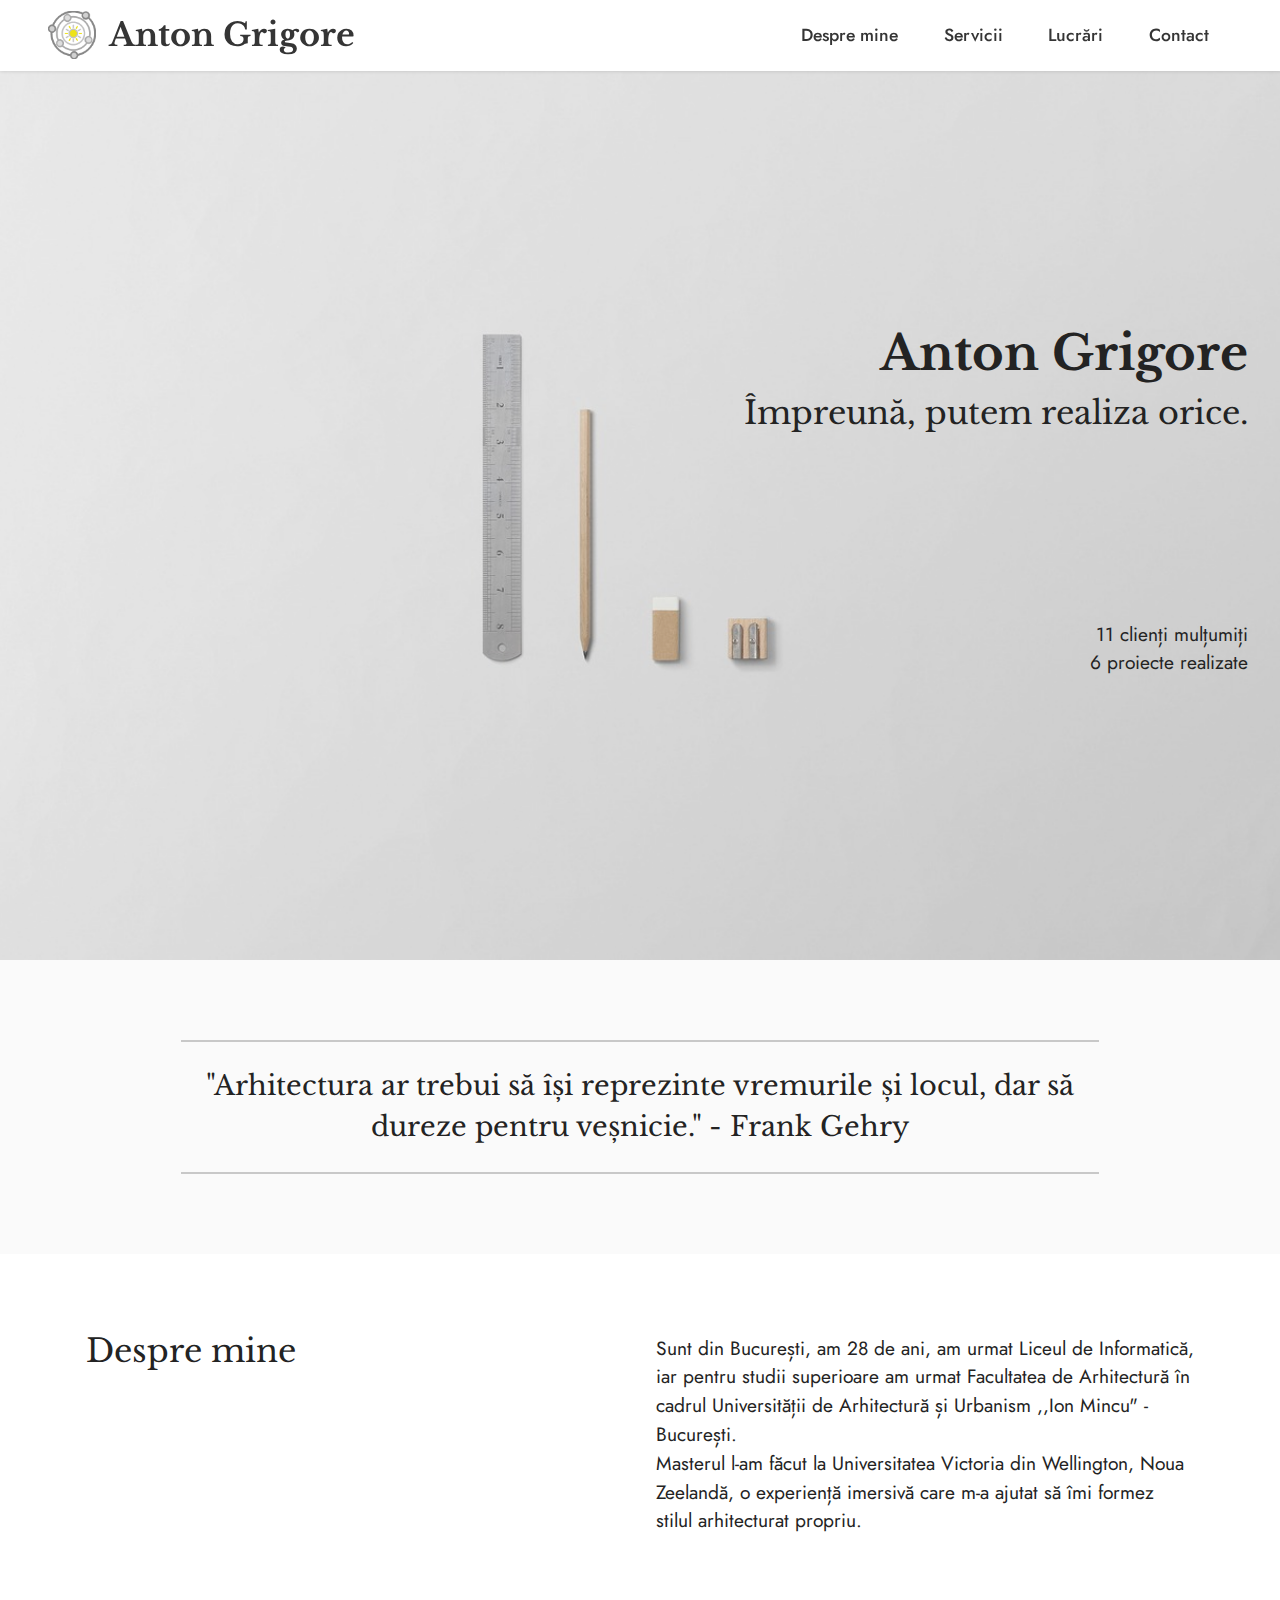
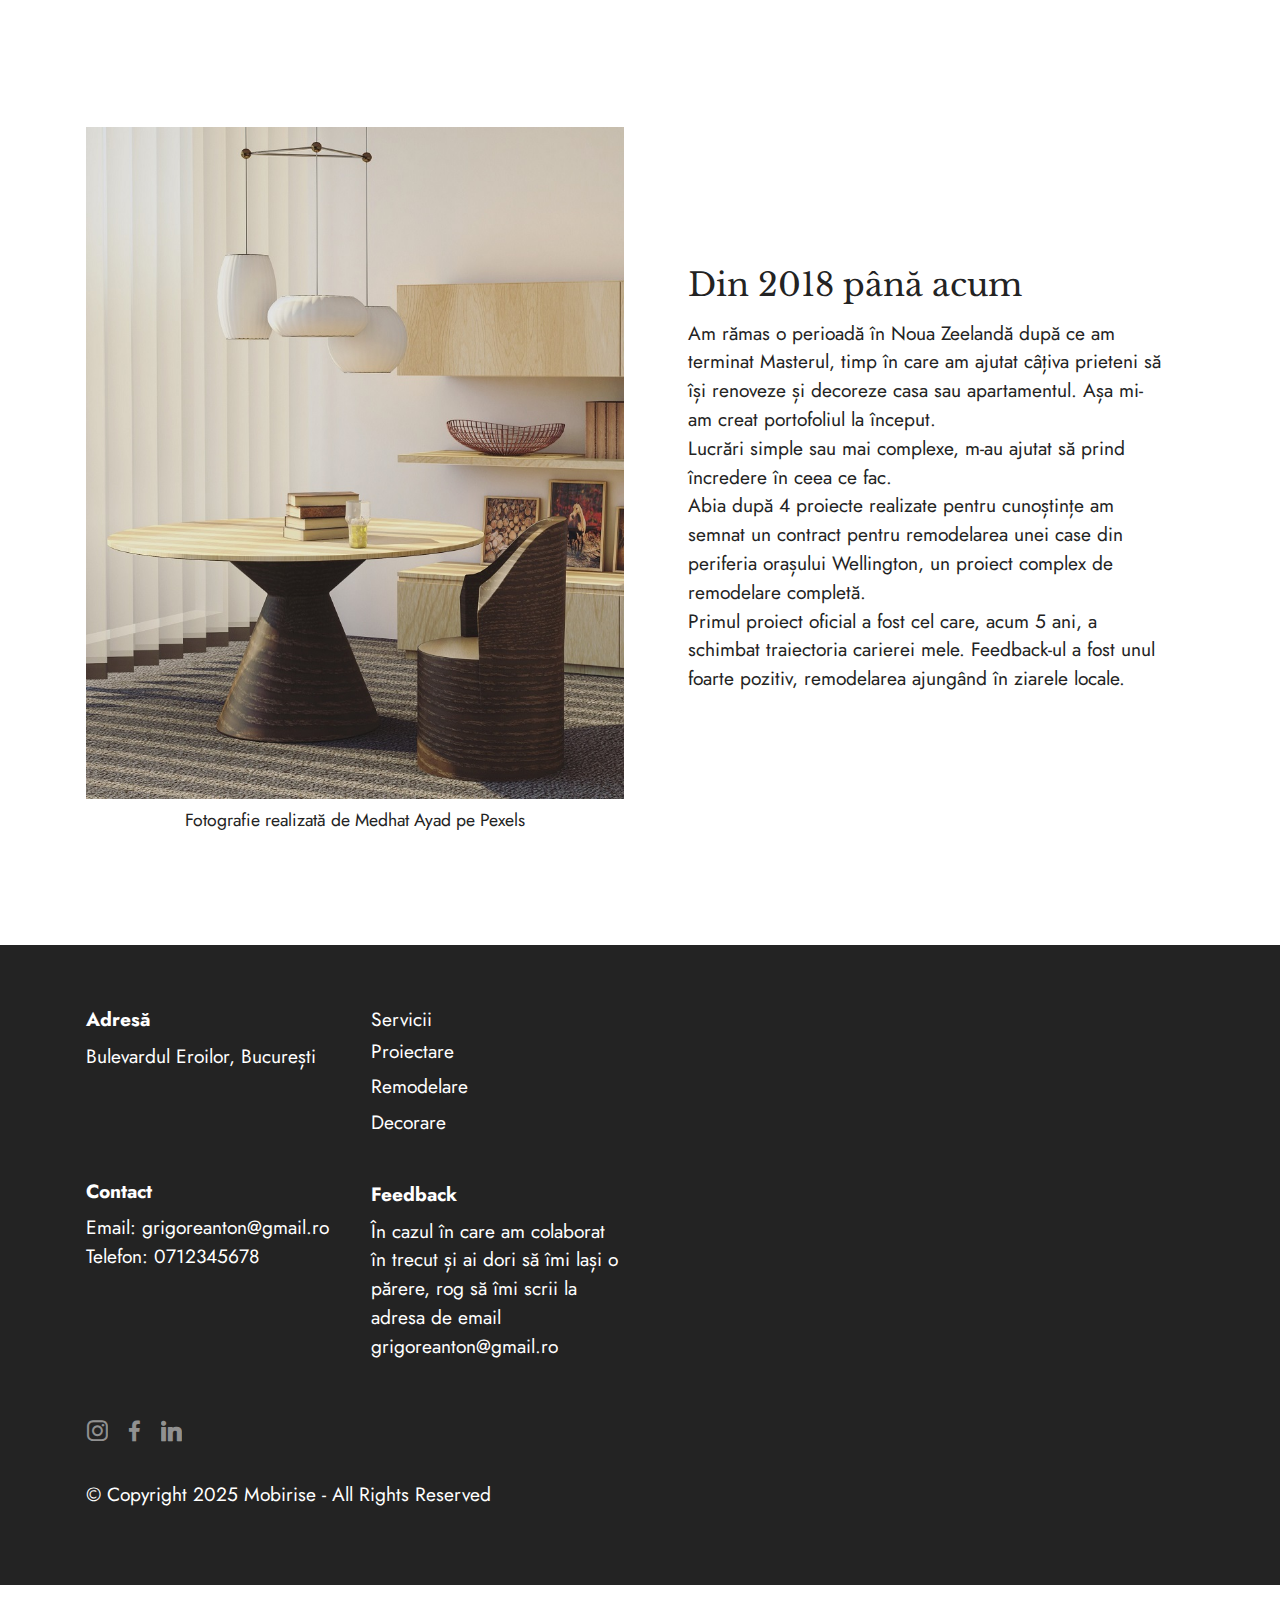
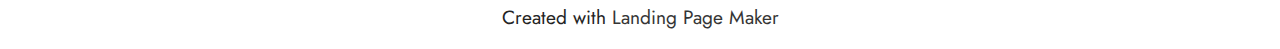
==== index.html @ c781e75d "create github pages" ====
<!DOCTYPE html>
<html  >
<head>
  <!-- Site made with Mobirise Website Builder v5.7.8, https://mobirise.com -->
  <meta charset="UTF-8">
  <meta http-equiv="X-UA-Compatible" content="IE=edge">
  <meta name="generator" content="Mobirise v5.7.8, mobirise.com">
  <meta name="viewport" content="width=device-width, initial-scale=1, minimum-scale=1">
  <link rel="shortcut icon" href="assets/images/orbit-1.png" type="image/x-icon">
  <meta name="description" content="">
  
  
  <title>Home</title>
  <link rel="stylesheet" href="assets/bootstrap/css/bootstrap.min.css">
  <link rel="stylesheet" href="assets/bootstrap/css/bootstrap-grid.min.css">
  <link rel="stylesheet" href="assets/bootstrap/css/bootstrap-reboot.min.css">
  <link rel="stylesheet" href="assets/dropdown/css/style.css">
  <link rel="stylesheet" href="assets/socicon/css/styles.css">
  <link rel="stylesheet" href="assets/theme/css/style.css">
  <link rel="preload" href="https://fonts.googleapis.com/css?family=Libre+Baskerville:400,400i,700&display=swap" as="style" onload="this.onload=null;this.rel='stylesheet'">
  <noscript><link rel="stylesheet" href="https://fonts.googleapis.com/css?family=Libre+Baskerville:400,400i,700&display=swap"></noscript>
  <link rel="preload" href="https://fonts.googleapis.com/css?family=Jost:100,200,300,400,500,600,700,800,900,100i,200i,300i,400i,500i,600i,700i,800i,900i&display=swap" as="style" onload="this.onload=null;this.rel='stylesheet'">
  <noscript><link rel="stylesheet" href="https://fonts.googleapis.com/css?family=Jost:100,200,300,400,500,600,700,800,900,100i,200i,300i,400i,500i,600i,700i,800i,900i&display=swap"></noscript>
  <link rel="preload" as="style" href="assets/mobirise/css/mbr-additional.css"><link rel="stylesheet" href="assets/mobirise/css/mbr-additional.css" type="text/css">

  
  
  
</head>
<body>
  
  <section data-bs-version="5.1" class="menu menu2 cid-ttjiB59c3U" once="menu" id="menu2-2">
    
    <nav class="navbar navbar-dropdown navbar-fixed-top navbar-expand-lg">
        <div class="container-fluid">
            <div class="navbar-brand">
                <span class="navbar-logo">
                    <a href="https://mobiri.se">
                        <img src="assets/images/orbit-1.png" alt="icon" style="height: 3rem;">
                    </a>
                </span>
                <span class="navbar-caption-wrap"><a class="navbar-caption text-primary display-2" href="index.html">Anton Grigore</a></span>
            </div>
            <button class="navbar-toggler" type="button" data-toggle="collapse" data-bs-toggle="collapse" data-target="#navbarSupportedContent" data-bs-target="#navbarSupportedContent" aria-controls="navbarNavAltMarkup" aria-expanded="false" aria-label="Toggle navigation">
                <div class="hamburger">
                    <span></span>
                    <span></span>
                    <span></span>
                    <span></span>
                </div>
            </button>
            <div class="collapse navbar-collapse" id="navbarSupportedContent">
                <ul class="navbar-nav nav-dropdown nav-right" data-app-modern-menu="true"><li class="nav-item"><a class="nav-link link text-primary display-4" href="index.html">Despre mine</a></li>
                    <li class="nav-item"><a class="nav-link link text-primary display-4" href="page1.html">Servicii</a></li><li class="nav-item"><a class="nav-link link text-primary display-4" href="page2.html">Lucrări</a></li>
                    <li class="nav-item"><a class="nav-link link text-primary display-4" href="page3.html">Contact</a>
                    </li></ul>
                
                
            </div>
        </div>
    </nav>
</section>

<section data-bs-version="5.1" class="header3 cid-ttjgtp1Ijn mbr-fullscreen" id="header3-1">

    

    
    <div class="mbr-overlay" style="opacity: 0.2; background-color: rgb(255, 255, 255);"></div>

    <div class="align-center container-fluid">
        <div class="row justify-content-end">
            <div class="col-12 col-lg-6">
                <h1 class="mbr-section-title mbr-fonts-style mb-3 display-1"><strong>Anton Grigore</strong></h1>
                <h2 class="mbr-section-subtitle mbr-fonts-style mb-3 display-2">Împreună, putem realiza orice.</h2>
                <p class="mbr-text mbr-fonts-style display-7"><br><br><br><br><br><br>11 clienți mulțumiți<br>6 proiecte realizate</p>
                
            </div>
        </div>
    </div>
</section>

<section data-bs-version="5.1" class="content6 cid-ttjoIFSieu" id="content6-3">
    
    <div class="container">
        <div class="row justify-content-center">
            <div class="col-md-12 col-lg-10">
                <hr class="line">
                <p class="mbr-text align-center mbr-fonts-style my-4 display-5">"Arhitectura ar trebui să își reprezinte vremurile și locul, dar să dureze pentru veșnicie." - Frank Gehry</p>
                <hr class="line">
            </div>
        </div>
    </div>
</section>

<section data-bs-version="5.1" class="content10 cid-ttjoTZ5Yk2" id="content10-4">
    
    <div class="container">
        <div class="row justify-content-center">
            <div class="col-12 col-md">
                
                <h6 class="mbr-section-subtitle mbr-fonts-style mb-4 display-2">Despre mine</h6>
            </div>
            <div class="col-md-12 col-lg-6">
                <p class="mbr-text mbr-fonts-style display-7">Sunt din București, am 28 de ani, am urmat Liceul de Informatică, iar pentru studii superioare am urmat Facultatea de Arhitectură în cadrul Universității de Arhitectură și Urbanism ,,Ion Mincu" - București.<br>Masterul l-am făcut la Universitatea Victoria din Wellington, Noua Zeelandă, o experiență imersivă care m-a ajutat să îmi formez stilul arhitecturat propriu.</p>
            </div>
        </div>
    </div>
</section>

<section data-bs-version="5.1" class="image1 cid-ttjzRJHnuh" id="image1-8">
    

    
    

    <div class="container">
        <div class="row align-items-center">
            <div class="col-12 col-lg-6">
                <div class="image-wrapper">
                    <img src="assets/images/pexels-medhat-ayad.jpg" alt="Masă rotundă și scaun de lemn, o bibliotecă de lemn în spate, mochetă gri, design organic, minimalist">
                    <p class="mbr-description mbr-fonts-style pt-2 align-center display-4">Fotografie realizată de Medhat Ayad pe Pexels</p>
                </div>
            </div>
            <div class="col-12 col-lg">
                <div class="text-wrapper">
                    <h3 class="mbr-section-title mbr-fonts-style mb-3 display-2">Din 2018 până acum</h3>
                    <p class="mbr-text mbr-fonts-style display-7">Am rămas o perioadă în Noua Zeelandă după ce am terminat Masterul, timp în care am ajutat câțiva prieteni să își renoveze și decoreze casa sau apartamentul. Așa mi-am creat portofoliul la început.
<br>Lucrări simple sau mai complexe, m-au ajutat să prind încredere în ceea ce fac. 
<br>Abia după 4 proiecte realizate pentru cunoștințe am semnat un contract pentru remodelarea unei case din periferia orașului Wellington, un proiect complex de remodelare completă.&nbsp;<br>Primul proiect oficial a fost cel care, acum 5 ani, a schimbat traiectoria carierei mele. Feedback-ul a fost unul foarte pozitiv, remodelarea ajungând în ziarele locale.</p>
                </div>
            </div>
        </div>
    </div>
</section>

<section data-bs-version="5.1" class="footer6 cid-ttjwyMvnlI" once="footers" id="footer6-7">

    

    

    <div class="container">
        <div class="row content mbr-white">
            <div class="col-12 col-md-3 mbr-fonts-style display-7">
                <h5 class="mbr-section-subtitle mbr-fonts-style mb-2 display-7">
                    <strong>Adresă</strong></h5>
                <p class="mbr-text mbr-fonts-style display-7">Bulevardul Eroilor, București<br><br></p> <br>
                <h5 class="mbr-section-subtitle mbr-fonts-style mb-2 mt-4 display-7">
                    <strong>Contact</strong></h5>
                <p class="mbr-text mbr-fonts-style mb-4 display-7">
                    Email: grigoreanton@gmail.ro<br>Telefon: 0712345678<br><br></p>
            </div>
            <div class="col-12 col-md-3 mbr-fonts-style display-7">
                <h5 class="mbr-section-subtitle mbr-fonts-style mb-2 display-7">Servicii</h5>
                <ul class="list mbr-fonts-style mb-4 display-7"><p>Proiectare</p><p>Remodelare</p><p>Decorare</p></ul>
                <h5 class="mbr-section-subtitle mbr-fonts-style mb-2 mt-5 display-7">
                    <strong>Feedback</strong>
                </h5>
                <p class="mbr-text mbr-fonts-style mb-4 display-7">În cazul în care am colaborat în trecut și ai dori să îmi lași o părere, rog să îmi scrii la adresa de email grigoreanton@gmail.ro<br><br></p>
            </div>
            <div class="col-12 col-md-6">
                <div class="google-map"><iframe frameborder="0" style="border:0" src="https://www.google.com/maps/embed/v1/place?key=AIzaSyDk89J4FSunMF33ruMVWJaJht_Ro0kvoXs&amp;q=Bulevardul Eroilor, nr. 70 Bucuresti" allowfullscreen=""></iframe></div>
            </div>
            <div class="col-md-6">
                <div class="social-list align-left">
                    <div class="soc-item">
                        <a href="https://instagram.com" target="_blank">
                            <span class="mbr-iconfont mbr-iconfont-social socicon-instagram socicon"></span>
                        </a>
                    </div>
                    <div class="soc-item">
                        <a href="https://www.facebook.com" target="_blank">
                            <span class="mbr-iconfont mbr-iconfont-social socicon-facebook socicon"></span>
                        </a>
                    </div>
                    <div class="soc-item">
                        <a href="https://linkedin.com" target="_blank">
                            <span class="mbr-iconfont mbr-iconfont-social socicon-linkedin socicon"></span>
                        </a>
                    </div>
                    
                    
                    
                </div>
            </div>
        </div>
        <div class="footer-lower">
            <div class="media-container-row">
                <div class="col-sm-12">
                    <hr>
                </div>
            </div>
            <div class="col-sm-12 copyright pl-0">
                <p class="mbr-text mbr-fonts-style mbr-white display-7">
                    © Copyright 2025 Mobirise - All Rights Reserved
                </p>
            </div>
        </div>
    </div>
</section><section class="display-7" style="padding: 0;align-items: center;justify-content: center;flex-wrap: wrap;    align-content: center;display: flex;position: relative;height: 4rem;"><a href="https://mobiri.se/2936105" style="flex: 1 1;height: 4rem;position: absolute;width: 100%;z-index: 1;"><img alt="" style="height: 4rem;" src="[data-uri]"></a><p style="margin: 0;text-align: center;" class="display-7">Created with &#8204;</p><a style="z-index:1" href="https://mobirise.com/builder/landing-page-builder.html">Landing Page Maker</a></section><script src="assets/bootstrap/js/bootstrap.bundle.min.js"></script>  <script src="assets/smoothscroll/smooth-scroll.js"></script>  <script src="assets/ytplayer/index.js"></script>  <script src="assets/dropdown/js/navbar-dropdown.js"></script>  <script src="assets/theme/js/script.js"></script>  
  
  
</body>
</html>
---- assets/dropdown/css/style.css ----
.navbar-dropdown {
  left: 0;
  padding: 0;
  position: absolute;
  right: 0;
  top: 0;
  transition: all 0.45s ease;
  z-index: 1030;
  background: #282828; }
  .navbar-dropdown .navbar-logo {
    margin-right: 0.8rem;
    transition: margin 0.3s ease-in-out;
    vertical-align: middle; }
    .navbar-dropdown .navbar-logo img {
      height: 3.125rem;
      transition: all 0.3s ease-in-out; }
    .navbar-dropdown .navbar-logo.mbr-iconfont {
      font-size: 3.125rem;
      line-height: 3.125rem; }
  .navbar-dropdown .navbar-caption {
    font-weight: 700;
    white-space: normal;
    vertical-align: -4px;
    line-height: 3.125rem !important; }
    .navbar-dropdown .navbar-caption, .navbar-dropdown .navbar-caption:hover {
      color: inherit;
      text-decoration: none; }
  .navbar-dropdown .mbr-iconfont + .navbar-caption {
    vertical-align: -1px; }
  .navbar-dropdown.navbar-fixed-top {
    position: fixed; }
  .navbar-dropdown .navbar-brand span {
    vertical-align: -4px; }
  .navbar-dropdown.bg-color.transparent {
    background: none; }
  .navbar-dropdown.navbar-short .navbar-brand {
    padding: 0.625rem 0; }
    .navbar-dropdown.navbar-short .navbar-brand span {
      vertical-align: -1px; }
  .navbar-dropdown.navbar-short .navbar-caption {
    line-height: 2.375rem !important;
    vertical-align: -2px; }
  .navbar-dropdown.navbar-short .navbar-logo {
    margin-right: 0.5rem; }
    .navbar-dropdown.navbar-short .navbar-logo img {
      height: 2.375rem; }
    .navbar-dropdown.navbar-short .navbar-logo.mbr-iconfont {
      font-size: 2.375rem;
      line-height: 2.375rem; }
  .navbar-dropdown.navbar-short .mbr-table-cell {
    height: 3.625rem; }
  .navbar-dropdown .navbar-close {
    left: 0.6875rem;
    position: fixed;
    top: 0.75rem;
    z-index: 1000; }
  .navbar-dropdown .hamburger-icon {
    content: "";
    display: inline-block;
    vertical-align: middle;
    width: 16px;
    -webkit-box-shadow: 0 -6px 0 1px #282828,0 0 0 1px #282828,0 6px 0 1px #282828;
    -moz-box-shadow: 0 -6px 0 1px #282828,0 0 0 1px #282828,0 6px 0 1px #282828;
    box-shadow: 0 -6px 0 1px #282828,0 0 0 1px #282828,0 6px 0 1px #282828; }

.dropdown-menu .dropdown-toggle[data-toggle="dropdown-submenu"]::after {
  border-bottom: 0.35em solid transparent;
  border-left: 0.35em solid;
  border-right: 0;
  border-top: 0.35em solid transparent;
  margin-left: 0.3rem; }

.dropdown-menu .dropdown-item:focus {
  outline: 0; }

.nav-dropdown {
  font-size: 0.75rem;
  font-weight: 500;
  height: auto !important; }
  .nav-dropdown .nav-btn {
    padding-left: 1rem; }
  .nav-dropdown .link {
    margin: .667em 1.667em;
    font-weight: 500;
    padding: 0;
    transition: color .2s ease-in-out; }
    .nav-dropdown .link.dropdown-toggle {
      margin-right: 2.583em; }
      .nav-dropdown .link.dropdown-toggle::after {
        margin-left: .25rem;
        border-top: 0.35em solid;
        border-right: 0.35em solid transparent;
        border-left: 0.35em solid transparent;
        border-bottom: 0; }
      .nav-dropdown .link.dropdown-toggle[aria-expanded="true"] {
        margin: 0;
        padding: 0.667em 3.263em  0.667em 1.667em; }
  .nav-dropdown .link::after,
  .nav-dropdown .dropdown-item::after {
    color: inherit; }
  .nav-dropdown .btn {
    font-size: 0.75rem;
    font-weight: 700;
    letter-spacing: 0;
    margin-bottom: 0;
    padding-left: 1.25rem;
    padding-right: 1.25rem; }
  .nav-dropdown .dropdown-menu {
    border-radius: 0;
    border: 0;
    left: 0;
    margin: 0;
    padding-bottom: 1.25rem;
    padding-top: 1.25rem;
    position: relative; }
  .nav-dropdown .dropdown-submenu {
    margin-left: 0.125rem;
    top: 0; }
  .nav-dropdown .dropdown-item {
    font-weight: 500;
    line-height: 2;
    padding: 0.3846em 4.615em 0.3846em 1.5385em;
    position: relative;
    transition: color .2s ease-in-out, background-color .2s ease-in-out; }
    .nav-dropdown .dropdown-item::after {
      margin-top: -0.3077em;
      position: absolute;
      right: 1.1538em;
      top: 50%; }
    .nav-dropdown .dropdown-item:focus, .nav-dropdown .dropdown-item:hover {
      background: none; }

@media (max-width: 767px) {
  .nav-dropdown.navbar-toggleable-sm {
    bottom: 0;
    display: none;
    left: 0;
    overflow-x: hidden;
    position: fixed;
    top: 0;
    transform: translateX(-100%);
    -ms-transform: translateX(-100%);
    -webkit-transform: translateX(-100%);
    width: 18.75rem;
    z-index: 999; } }
.nav-dropdown.navbar-toggleable-xl {
  bottom: 0;
  display: none;
  left: 0;
  overflow-x: hidden;
  position: fixed;
  top: 0;
  transform: translateX(-100%);
  -ms-transform: translateX(-100%);
  -webkit-transform: translateX(-100%);
  width: 18.75rem;
  z-index: 999; }

.nav-dropdown-sm {
  display: block !important;
  overflow-x: hidden;
  overflow: auto;
  padding-top: 3.875rem; }
  .nav-dropdown-sm::after {
    content: "";
    display: block;
    height: 3rem;
    width: 100%; }
  .nav-dropdown-sm.collapse.in ~ .navbar-close {
    display: block !important; }
  .nav-dropdown-sm.collapsing, .nav-dropdown-sm.collapse.in {
    transform: translateX(0);
    -ms-transform: translateX(0);
    -webkit-transform: translateX(0);
    transition: all 0.25s ease-out;
    -webkit-transition: all 0.25s ease-out;
    background: #282828; }
  .nav-dropdown-sm.collapsing[aria-expanded="false"] {
    transform: translateX(-100%);
    -ms-transform: translateX(-100%);
    -webkit-transform: translateX(-100%); }
  .nav-dropdown-sm .nav-item {
    display: block;
    margin-left: 0 !important;
    padding-left: 0; }
  .nav-dropdown-sm .link,
  .nav-dropdown-sm .dropdown-item {
    border-top: 1px dotted rgba(255, 255, 255, 0.1);
    font-size: 0.8125rem;
    line-height: 1.6;
    margin: 0 !important;
    padding: 0.875rem 2.4rem 0.875rem 1.5625rem !important;
    position: relative;
    white-space: normal; }
    .nav-dropdown-sm .link:focus, .nav-dropdown-sm .link:hover,
    .nav-dropdown-sm .dropdown-item:focus,
    .nav-dropdown-sm .dropdown-item:hover {
      background: rgba(0, 0, 0, 0.2) !important;
      color: #c0a375; }
  .nav-dropdown-sm .nav-btn {
    position: relative;
    padding: 1.5625rem 1.5625rem 0 1.5625rem; }
    .nav-dropdown-sm .nav-btn::before {
      border-top: 1px dotted rgba(255, 255, 255, 0.1);
      content: "";
      left: 0;
      position: absolute;
      top: 0;
      width: 100%; }
    .nav-dropdown-sm .nav-btn + .nav-btn {
      padding-top: 0.625rem; }
      .nav-dropdown-sm .nav-btn + .nav-btn::before {
        display: none; }
  .nav-dropdown-sm .btn {
    padding: 0.625rem 0; }
  .nav-dropdown-sm .dropdown-toggle[data-toggle="dropdown-submenu"]::after {
    margin-left: .25rem;
    border-top: 0.35em solid;
    border-right: 0.35em solid transparent;
    border-left: 0.35em solid transparent;
    border-bottom: 0; }
  .nav-dropdown-sm .dropdown-toggle[data-toggle="dropdown-submenu"][aria-expanded="true"]::after {
    border-top: 0;
    border-right: 0.35em solid transparent;
    border-left: 0.35em solid transparent;
    border-bottom: 0.35em solid; }
  .nav-dropdown-sm .dropdown-menu {
    margin: 0;
    padding: 0;
    position: relative;
    top: 0;
    left: 0;
    width: 100%;
    border: 0;
    float: none;
    border-radius: 0;
    background: none; }
  .nav-dropdown-sm .dropdown-submenu {
    left: 100%;
    margin-left: 0.125rem;
    margin-top: -1.25rem;
    top: 0; }

.navbar-toggleable-sm .nav-dropdown .dropdown-menu {
  position: absolute; }

.navbar-toggleable-sm .nav-dropdown .dropdown-submenu {
  left: 100%;
  margin-left: 0.125rem;
  margin-top: -1.25rem;
  top: 0; }

.navbar-toggleable-sm.opened .nav-dropdown .dropdown-menu {
  position: relative; }

.navbar-toggleable-sm.opened .nav-dropdown .dropdown-submenu {
  left: 0;
  margin-left: 00rem;
  margin-top: 0rem;
  top: 0; }

.is-builder .nav-dropdown.collapsing {
  transition: none !important; }
---- assets/socicon/css/styles.css ----
@charset "UTF-8";

@font-face {
  font-family: 'Socicon';
  src:  url('../fonts/socicon.eot');
  src:  url('../fonts/socicon.eot?#iefix') format('embedded-opentype'),
    url('../fonts/socicon.woff2') format('woff2'),
    url('../fonts/socicon.ttf') format('truetype'),
    url('../fonts/socicon.woff') format('woff'),
    url('../fonts/socicon.svg#socicon') format('svg');
  font-weight: normal;
  font-style: normal;
  font-display: swap;
}

[data-icon]:before {
  font-family: "socicon" !important;
  content: attr(data-icon);
  font-style: normal !important;
  font-weight: normal !important;
  font-variant: normal !important;
  text-transform: none !important;
  speak: none;
  line-height: 1;
  -webkit-font-smoothing: antialiased;
  -moz-osx-font-smoothing: grayscale;
}

[class^="socicon-"], [class*=" socicon-"] {
  /* use !important to prevent issues with browser extensions that change fonts */
  font-family: 'Socicon' !important;
  speak: none;
  font-style: normal;
  font-weight: normal;
  font-variant: normal;
  text-transform: none;
  line-height: 1;

  /* Better Font Rendering =========== */
  -webkit-font-smoothing: antialiased;
  -moz-osx-font-smoothing: grayscale;
}

.socicon-eitaa:before {
  content: "\e97c";
}
.socicon-soroush:before {
  content: "\e97d";
}
.socicon-bale:before {
  content: "\e97e";
}
.socicon-zazzle:before {
  content: "\e97b";
}
.socicon-society6:before {
  content: "\e97a";
}
.socicon-redbubble:before {
  content: "\e979";
}
.socicon-avvo:before {
  content: "\e978";
}
.socicon-stitcher:before {
  content: "\e977";
}
.socicon-googlehangouts:before {
  content: "\e974";
}
.socicon-dlive:before {
  content: "\e975";
}
.socicon-vsco:before {
  content: "\e976";
}
.socicon-flipboard:before {
  content: "\e973";
}
.socicon-ubuntu:before {
  content: "\e958";
}
.socicon-artstation:before {
  content: "\e959";
}
.socicon-invision:before {
  content: "\e95a";
}
.socicon-torial:before {
  content: "\e95b";
}
.socicon-collectorz:before {
  content: "\e95c";
}
.socicon-seenthis:before {
  content: "\e95d";
}
.socicon-googleplaymusic:before {
  content: "\e95e";
}
.socicon-debian:before {
  content: "\e95f";
}
.socicon-filmfreeway:before {
  content: "\e960";
}
.socicon-gnome:before {
  content: "\e961";
}
.socicon-itchio:before {
  content: "\e962";
}
.socicon-jamendo:before {
  content: "\e963";
}
.socicon-mix:before {
  content: "\e964";
}
.socicon-sharepoint:before {
  content: "\e965";
}
.socicon-tinder:before {
  content: "\e966";
}
.socicon-windguru:before {
  content: "\e967";
}
.socicon-cdbaby:before {
  content: "\e968";
}
.socicon-elementaryos:before {
  content: "\e969";
}
.socicon-stage32:before {
  content: "\e96a";
}
.socicon-tiktok:before {
  content: "\e96b";
}
.socicon-gitter:before {
  content: "\e96c";
}
.socicon-letterboxd:before {
  content: "\e96d";
}
.socicon-threema:before {
  content: "\e96e";
}
.socicon-splice:before {
  content: "\e96f";
}
.socicon-metapop:before {
  content: "\e970";
}
.socicon-naver:before {
  content: "\e971";
}
.socicon-remote:before {
  content: "\e972";
}
.socicon-internet:before {
  content: "\e957";
}
.socicon-moddb:before {
  content: "\e94b";
}
.socicon-indiedb:before {
  content: "\e94c";
}
.socicon-traxsource:before {
  content: "\e94d";
}
.socicon-gamefor:before {
  content: "\e94e";
}
.socicon-pixiv:before {
  content: "\e94f";
}
.socicon-myanimelist:before {
  content: "\e950";
}
.socicon-blackberry:before {
  content: "\e951";
}
.socicon-wickr:before {
  content: "\e952";
}
.socicon-spip:before {
  content: "\e953";
}
.socicon-napster:before {
  content: "\e954";
}
.socicon-beatport:before {
  content: "\e955";
}
.socicon-hackerone:before {
  content: "\e956";
}
.socicon-hackernews:before {
  content: "\e946";
}
.socicon-smashwords:before {
  content: "\e947";
}
.socicon-kobo:before {
  content: "\e948";
}
.socicon-bookbub:before {
  content: "\e949";
}
.socicon-mailru:before {
  content: "\e94a";
}
.socicon-gitlab:before {
  content: "\e945";
}
.socicon-instructables:before {
  content: "\e944";
}
.socicon-portfolio:before {
  content: "\e943";
}
.socicon-codered:before {
  content: "\e940";
}
.socicon-origin:before {
  content: "\e941";
}
.socicon-nextdoor:before {
  content: "\e942";
}
.socicon-udemy:before {
  content: "\e93f";
}
.socicon-livemaster:before {
  content: "\e93e";
}
.socicon-crunchbase:before {
  content: "\e93b";
}
.socicon-homefy:before {
  content: "\e93c";
}
.socicon-calendly:before {
  content: "\e93d";
}
.socicon-realtor:before {
  content: "\e90f";
}
.socicon-tidal:before {
  content: "\e910";
}
.socicon-qobuz:before {
  content: "\e911";
}
.socicon-natgeo:before {
  content: "\e912";
}
.socicon-mastodon:before {
  content: "\e913";
}
.socicon-unsplash:before {
  content: "\e914";
}
.socicon-homeadvisor:before {
  content: "\e915";
}
.socicon-angieslist:before {
  content: "\e916";
}
.socicon-codepen:before {
  content: "\e917";
}
.socicon-slack:before {
  content: "\e918";
}
.socicon-openaigym:before {
  content: "\e919";
}
.socicon-logmein:before {
  content: "\e91a";
}
.socicon-fiverr:before {
  content: "\e91b";
}
.socicon-gotomeeting:before {
  content: "\e91c";
}
.socicon-aliexpress:before {
  content: "\e91d";
}
.socicon-guru:before {
  content: "\e91e";
}
.socicon-appstore:before {
  content: "\e91f";
}
.socicon-homes:before {
  content: "\e920";
}
.socicon-zoom:before {
  content: "\e921";
}
.socicon-alibaba:before {
  content: "\e922";
}
.socicon-craigslist:before {
  content: "\e923";
}
.socicon-wix:before {
  content: "\e924";
}
.socicon-redfin:before {
  content: "\e925";
}
.socicon-googlecalendar:before {
  content: "\e926";
}
.socicon-shopify:before {
  content: "\e927";
}
.socicon-freelancer:before {
  content: "\e928";
}
.socicon-seedrs:before {
  content: "\e929";
}
.socicon-bing:before {
  content: "\e92a";
}
.socicon-doodle:before {
  content: "\e92b";
}
.socicon-bonanza:before {
  content: "\e92c";
}
.socicon-squarespace:before {
  content: "\e92d";
}
.socicon-toptal:before {
  content: "\e92e";
}
.socicon-gust:before {
  content: "\e92f";
}
.socicon-ask:before {
  content: "\e930";
}
.socicon-trulia:before {
  content: "\e931";
}
.socicon-loomly:before {
  content: "\e932";
}
.socicon-ghost:before {
  content: "\e933";
}
.socicon-upwork:before {
  content: "\e934";
}
.socicon-fundable:before {
  content: "\e935";
}
.socicon-booking:before {
  content: "\e936";
}
.socicon-googlemaps:before {
  content: "\e937";
}
.socicon-zillow:before {
  content: "\e938";
}
.socicon-niconico:before {
  content: "\e939";
}
.socicon-toneden:before {
  content: "\e93a";
}
.socicon-augment:before {
  content: "\e908";
}
.socicon-bitbucket:before {
  content: "\e909";
}
.socicon-fyuse:before {
  content: "\e90a";
}
.socicon-yt-gaming:before {
  content: "\e90b";
}
.socicon-sketchfab:before {
  content: "\e90c";
}
.socicon-mobcrush:before {
  content: "\e90d";
}
.socicon-microsoft:before {
  content: "\e90e";
}
.socicon-pandora:before {
  content: "\e907";
}
.socicon-messenger:before {
  content: "\e906";
}
.socicon-gamewisp:before {
  content: "\e905";
}
.socicon-bloglovin:before {
  content: "\e904";
}
.socicon-tunein:before {
  content: "\e903";
}
.socicon-gamejolt:before {
  content: "\e901";
}
.socicon-trello:before {
  content: "\e902";
}
.socicon-spreadshirt:before {
  content: "\e900";
}
.socicon-500px:before {
  content: "\e000";
}
.socicon-8tracks:before {
  content: "\e001";
}
.socicon-airbnb:before {
  content: "\e002";
}
.socicon-alliance:before {
  content: "\e003";
}
.socicon-amazon:before {
  content: "\e004";
}
.socicon-amplement:before {
  content: "\e005";
}
.socicon-android:before {
  content: "\e006";
}
.socicon-angellist:before {
  content: "\e007";
}
.socicon-apple:before {
  content: "\e008";
}
.socicon-appnet:before {
  content: "\e009";
}
.socicon-baidu:before {
  content: "\e00a";
}
.socicon-bandcamp:before {
  content: "\e00b";
}
.socicon-battlenet:before {
  content: "\e00c";
}
.socicon-mixer:before {
  content: "\e00d";
}
.socicon-bebee:before {
  content: "\e00e";
}
.socicon-bebo:before {
  content: "\e00f";
}
.socicon-behance:before {
  content: "\e010";
}
.socicon-blizzard:before {
  content: "\e011";
}
.socicon-blogger:before {
  content: "\e012";
}
.socicon-buffer:before {
  content: "\e013";
}
.socicon-chrome:before {
  content: "\e014";
}
.socicon-coderwall:before {
  content: "\e015";
}
.socicon-curse:before {
  content: "\e016";
}
.socicon-dailymotion:before {
  content: "\e017";
}
.socicon-deezer:before {
  content: "\e018";
}
.socicon-delicious:before {
  content: "\e019";
}
.socicon-deviantart:before {
  content: "\e01a";
}
.socicon-diablo:before {
  content: "\e01b";
}
.socicon-digg:before {
  content: "\e01c";
}
.socicon-discord:before {
  content: "\e01d";
}
.socicon-disqus:before {
  content: "\e01e";
}
.socicon-douban:before {
  content: "\e01f";
}
.socicon-draugiem:before {
  content: "\e020";
}
.socicon-dribbble:before {
  content: "\e021";
}
.socicon-drupal:before {
  content: "\e022";
}
.socicon-ebay:before {
  content: "\e023";
}
.socicon-ello:before {
  content: "\e024";
}
.socicon-endomodo:before {
  content: "\e025";
}
.socicon-envato:before {
  content: "\e026";
}
.socicon-etsy:before {
  content: "\e027";
}
.socicon-facebook:before {
  content: "\e028";
}
.socicon-feedburner:before {
  content: "\e029";
}
.socicon-filmweb:before {
  content: "\e02a";
}
.socicon-firefox:before {
  content: "\e02b";
}
.socicon-flattr:before {
  content: "\e02c";
}
.socicon-flickr:before {
  content: "\e02d";
}
.socicon-formulr:before {
  content: "\e02e";
}
.socicon-forrst:before {
  content: "\e02f";
}
.socicon-foursquare:before {
  content: "\e030";
}
.socicon-friendfeed:before {
  content: "\e031";
}
.socicon-github:before {
  content: "\e032";
}
.socicon-goodreads:before {
  content: "\e033";
}
.socicon-google:before {
  content: "\e034";
}
.socicon-googlescholar:before {
  content: "\e035";
}
.socicon-googlegroups:before {
  content: "\e036";
}
.socicon-googlephotos:before {
  content: "\e037";
}
.socicon-googleplus:before {
  content: "\e038";
}
.socicon-grooveshark:before {
  content: "\e039";
}
.socicon-hackerrank:before {
  content: "\e03a";
}
.socicon-hearthstone:before {
  content: "\e03b";
}
.socicon-hellocoton:before {
  content: "\e03c";
}
.socicon-heroes:before {
  content: "\e03d";
}
.socicon-smashcast:before {
  content: "\e03e";
}
.socicon-horde:before {
  content: "\e03f";
}
.socicon-houzz:before {
  content: "\e040";
}
.socicon-icq:before {
  content: "\e041";
}
.socicon-identica:before {
  content: "\e042";
}
.socicon-imdb:before {
  content: "\e043";
}
.socicon-instagram:before {
  content: "\e044";
}
.socicon-issuu:before {
  content: "\e045";
}
.socicon-istock:before {
  content: "\e046";
}
.socicon-itunes:before {
  content: "\e047";
}
.socicon-keybase:before {
  content: "\e048";
}
.socicon-lanyrd:before {
  content: "\e049";
}
.socicon-lastfm:before {
  content: "\e04a";
}
.socicon-line:before {
  content: "\e04b";
}
.socicon-linkedin:before {
  content: "\e04c";
}
.socicon-livejournal:before {
  content: "\e04d";
}
.socicon-lyft:before {
  content: "\e04e";
}
.socicon-macos:before {
  content: "\e04f";
}
.socicon-mail:before {
  content: "\e050";
}
.socicon-medium:before {
  content: "\e051";
}
.socicon-meetup:before {
  content: "\e052";
}
.socicon-mixcloud:before {
  content: "\e053";
}
.socicon-modelmayhem:before {
  content: "\e054";
}
.socicon-mumble:before {
  content: "\e055";
}
.socicon-myspace:before {
  content: "\e056";
}
.socicon-newsvine:before {
  content: "\e057";
}
.socicon-nintendo:before {
  content: "\e058";
}
.socicon-npm:before {
  content: "\e059";
}
.socicon-odnoklassniki:before {
  content: "\e05a";
}
.socicon-openid:before {
  content: "\e05b";
}
.socicon-opera:before {
  content: "\e05c";
}
.socicon-outlook:before {
  content: "\e05d";
}
.socicon-overwatch:before {
  content: "\e05e";
}
.socicon-patreon:before {
  content: "\e05f";
}
.socicon-paypal:before {
  content: "\e060";
}
.socicon-periscope:before {
  content: "\e061";
}
.socicon-persona:before {
  content: "\e062";
}
.socicon-pinterest:before {
  content: "\e063";
}
.socicon-play:before {
  content: "\e064";
}
.socicon-player:before {
  content: "\e065";
}
.socicon-playstation:before {
  content: "\e066";
}
.socicon-pocket:before {
  content: "\e067";
}
.socicon-qq:before {
  content: "\e068";
}
.socicon-quora:before {
  content: "\e069";
}
.socicon-raidcall:before {
  content: "\e06a";
}
.socicon-ravelry:before {
  content: "\e06b";
}
.socicon-reddit:before {
  content: "\e06c";
}
.socicon-renren:before {
  content: "\e06d";
}
.socicon-researchgate:before {
  content: "\e06e";
}
.socicon-residentadvisor:before {
  content: "\e06f";
}
.socicon-reverbnation:before {
  content: "\e070";
}
.socicon-rss:before {
  content: "\e071";
}
.socicon-sharethis:before {
  content: "\e072";
}
.socicon-skype:before {
  content: "\e073";
}
.socicon-slideshare:before {
  content: "\e074";
}
.socicon-smugmug:before {
  content: "\e075";
}
.socicon-snapchat:before {
  content: "\e076";
}
.socicon-songkick:before {
  content: "\e077";
}
.socicon-soundcloud:before {
  content: "\e078";
}
.socicon-spotify:before {
  content: "\e079";
}
.socicon-stackexchange:before {
  content: "\e07a";
}
.socicon-stackoverflow:before {
  content: "\e07b";
}
.socicon-starcraft:before {
  content: "\e07c";
}
.socicon-stayfriends:before {
  content: "\e07d";
}
.socicon-steam:before {
  content: "\e07e";
}
.socicon-storehouse:before {
  content: "\e07f";
}
.socicon-strava:before {
  content: "\e080";
}
.socicon-streamjar:before {
  content: "\e081";
}
.socicon-stumbleupon:before {
  content: "\e082";
}
.socicon-swarm:before {
  content: "\e083";
}
.socicon-teamspeak:before {
  content: "\e084";
}
.socicon-teamviewer:before {
  content: "\e085";
}
.socicon-technorati:before {
  content: "\e086";
}
.socicon-telegram:before {
  content: "\e087";
}
.socicon-tripadvisor:before {
  content: "\e088";
}
.socicon-tripit:before {
  content: "\e089";
}
.socicon-triplej:before {
  content: "\e08a";
}
.socicon-tumblr:before {
  content: "\e08b";
}
.socicon-twitch:before {
  content: "\e08c";
}
.socicon-twitter:before {
  content: "\e08d";
}
.socicon-uber:before {
  content: "\e08e";
}
.socicon-ventrilo:before {
  content: "\e08f";
}
.socicon-viadeo:before {
  content: "\e090";
}
.socicon-viber:before {
  content: "\e091";
}
.socicon-viewbug:before {
  content: "\e092";
}
.socicon-vimeo:before {
  content: "\e093";
}
.socicon-vine:before {
  content: "\e094";
}
.socicon-vkontakte:before {
  content: "\e095";
}
.socicon-warcraft:before {
  content: "\e096";
}
.socicon-wechat:before {
  content: "\e097";
}
.socicon-weibo:before {
  content: "\e098";
}
.socicon-whatsapp:before {
  content: "\e099";
}
.socicon-wikipedia:before {
  content: "\e09a";
}
.socicon-windows:before {
  content: "\e09b";
}
.socicon-wordpress:before {
  content: "\e09c";
}
.socicon-wykop:before {
  content: "\e09d";
}
.socicon-xbox:before {
  content: "\e09e";
}
.socicon-xing:before {
  content: "\e09f";
}
.socicon-yahoo:before {
  content: "\e0a0";
}
.socicon-yammer:before {
  content: "\e0a1";
}
.socicon-yandex:before {
  content: "\e0a2";
}
.socicon-yelp:before {
  content: "\e0a3";
}
.socicon-younow:before {
  content: "\e0a4";
}
.socicon-youtube:before {
  content: "\e0a5";
}
.socicon-zapier:before {
  content: "\e0a6";
}
.socicon-zerply:before {
  content: "\e0a7";
}
.socicon-zomato:before {
  content: "\e0a8";
}
.socicon-zynga:before {
  content: "\e0a9";
}
---- assets/theme/css/style.css ----
@charset "UTF-8";
section {
  background-color: #ffffff;
}

body {
  font-style: normal;
  line-height: 1.5;
  font-weight: 400;
  color: #232323;
  position: relative;
}

button {
  background-color: transparent;
  border-color: transparent;
}

section,
.container,
.container-fluid {
  position: relative;
  word-wrap: break-word;
}

a.mbr-iconfont:hover {
  text-decoration: none;
}

.article .lead p,
.article .lead ul,
.article .lead ol,
.article .lead pre,
.article .lead blockquote {
  margin-bottom: 0;
}

a {
  font-style: normal;
  font-weight: 400;
  cursor: pointer;
}
a, a:hover {
  text-decoration: none;
}

.mbr-section-title {
  font-style: normal;
  line-height: 1.3;
}

.mbr-section-subtitle {
  line-height: 1.3;
}

.mbr-text {
  font-style: normal;
  line-height: 1.7;
}

h1,
h2,
h3,
h4,
h5,
h6,
.display-1,
.display-2,
.display-4,
.display-5,
.display-7,
span,
p,
a {
  line-height: 1;
  word-break: break-word;
  word-wrap: break-word;
  font-weight: 400;
}

b,
strong {
  font-weight: bold;
}

input:-webkit-autofill, input:-webkit-autofill:hover, input:-webkit-autofill:focus, input:-webkit-autofill:active {
  transition-delay: 9999s;
  -webkit-transition-property: background-color, color;
  transition-property: background-color, color;
}

textarea[type=hidden] {
  display: none;
}

section {
  background-position: 50% 50%;
  background-repeat: no-repeat;
  background-size: cover;
}
section .mbr-background-video,
section .mbr-background-video-preview {
  position: absolute;
  bottom: 0;
  left: 0;
  right: 0;
  top: 0;
}

.hidden {
  visibility: hidden;
}

.mbr-z-index20 {
  z-index: 20;
}

/*! Base colors */
.mbr-white {
  color: #ffffff;
}

.mbr-black {
  color: #111111;
}

.mbr-bg-white {
  background-color: #ffffff;
}

.mbr-bg-black {
  background-color: #000000;
}

/*! Text-aligns */
.align-left {
  text-align: left;
}

.align-center {
  text-align: center;
}

.align-right {
  text-align: right;
}

/*! Font-weight  */
.mbr-light {
  font-weight: 300;
}

.mbr-regular {
  font-weight: 400;
}

.mbr-semibold {
  font-weight: 500;
}

.mbr-bold {
  font-weight: 700;
}

/*! Media  */
.media-content {
  flex-basis: 100%;
}

.media-container-row {
  display: flex;
  flex-direction: row;
  flex-wrap: wrap;
  justify-content: center;
  align-content: center;
  align-items: start;
}
.media-container-row .media-size-item {
  width: 400px;
}

.media-container-column {
  display: flex;
  flex-direction: column;
  flex-wrap: wrap;
  justify-content: center;
  align-content: center;
  align-items: stretch;
}
.media-container-column > * {
  width: 100%;
}

@media (min-width: 992px) {
  .media-container-row {
    flex-wrap: nowrap;
  }
}
figure {
  margin-bottom: 0;
  overflow: hidden;
}

figure[mbr-media-size] {
  transition: width 0.1s;
}

img,
iframe {
  display: block;
  width: 100%;
}

.card {
  background-color: transparent;
  border: none;
}

.card-box {
  width: 100%;
}

.card-img {
  text-align: center;
  flex-shrink: 0;
  -webkit-flex-shrink: 0;
}

.media {
  max-width: 100%;
  margin: 0 auto;
}

.mbr-figure {
  align-self: center;
}

.media-container > div {
  max-width: 100%;
}

.mbr-figure img,
.card-img img {
  width: 100%;
}

@media (max-width: 991px) {
  .media-size-item {
    width: auto !important;
  }

  .media {
    width: auto;
  }

  .mbr-figure {
    width: 100% !important;
  }
}
/*! Buttons */
.mbr-section-btn {
  margin-left: -0.6rem;
  margin-right: -0.6rem;
  font-size: 0;
}

.btn {
  font-weight: 600;
  border-width: 1px;
  font-style: normal;
  margin: 0.6rem 0.6rem;
  white-space: normal;
  transition: all 0.2s ease-in-out;
  display: inline-flex;
  align-items: center;
  justify-content: center;
  word-break: break-word;
}

.btn-sm {
  font-weight: 600;
  letter-spacing: 0px;
  transition: all 0.3s ease-in-out;
}

.btn-md {
  font-weight: 600;
  letter-spacing: 0px;
  transition: all 0.3s ease-in-out;
}

.btn-lg {
  font-weight: 600;
  letter-spacing: 0px;
  transition: all 0.3s ease-in-out;
}

.btn-form {
  margin: 0;
}
.btn-form:hover {
  cursor: pointer;
}

nav .mbr-section-btn {
  margin-left: 0rem;
  margin-right: 0rem;
}

/*! Btn icon margin */
.btn .mbr-iconfont,
.btn.btn-sm .mbr-iconfont {
  order: 1;
  cursor: pointer;
  margin-left: 0.5rem;
  vertical-align: sub;
}

.btn.btn-md .mbr-iconfont,
.btn.btn-md .mbr-iconfont {
  margin-left: 0.8rem;
}

.mbr-regular {
  font-weight: 400;
}

.mbr-semibold {
  font-weight: 500;
}

.mbr-bold {
  font-weight: 700;
}

[type=submit] {
  -webkit-appearance: none;
}

/*! Full-screen */
.mbr-fullscreen .mbr-overlay {
  min-height: 100vh;
}

.mbr-fullscreen {
  display: flex;
  display: -moz-flex;
  display: -ms-flex;
  display: -o-flex;
  align-items: center;
  min-height: 100vh;
  padding-top: 3rem;
  padding-bottom: 3rem;
}

/*! Map */
.map {
  height: 25rem;
  position: relative;
}
.map iframe {
  width: 100%;
  height: 100%;
}

/*! Scroll to top arrow */
.mbr-arrow-up {
  bottom: 25px;
  right: 90px;
  position: fixed;
  text-align: right;
  z-index: 5000;
  color: #ffffff;
  font-size: 22px;
}

.mbr-arrow-up a {
  background: rgba(0, 0, 0, 0.2);
  border-radius: 50%;
  color: #fff;
  display: inline-block;
  height: 60px;
  width: 60px;
  border: 2px solid #fff;
  outline-style: none !important;
  position: relative;
  text-decoration: none;
  transition: all 0.3s ease-in-out;
  cursor: pointer;
  text-align: center;
}
.mbr-arrow-up a:hover {
  background-color: rgba(0, 0, 0, 0.4);
}
.mbr-arrow-up a i {
  line-height: 60px;
}

.mbr-arrow-up-icon {
  display: block;
  color: #fff;
}

.mbr-arrow-up-icon::before {
  content: "›";
  display: inline-block;
  font-family: serif;
  font-size: 22px;
  line-height: 1;
  font-style: normal;
  position: relative;
  top: 6px;
  left: -4px;
  transform: rotate(-90deg);
}

/*! Arrow Down */
.mbr-arrow {
  position: absolute;
  bottom: 45px;
  left: 50%;
  width: 60px;
  height: 60px;
  cursor: pointer;
  background-color: rgba(80, 80, 80, 0.5);
  border-radius: 50%;
  transform: translateX(-50%);
}
@media (max-width: 767px) {
  .mbr-arrow {
    display: none;
  }
}
.mbr-arrow > a {
  display: inline-block;
  text-decoration: none;
  outline-style: none;
  -webkit-animation: arrowdown 1.7s ease-in-out infinite;
          animation: arrowdown 1.7s ease-in-out infinite;
  color: #ffffff;
}
.mbr-arrow > a > i {
  position: absolute;
  top: -2px;
  left: 15px;
  font-size: 2rem;
}

#scrollToTop a i::before {
  content: "";
  position: absolute;
  display: block;
  border-bottom: 2.5px solid #fff;
  border-left: 2.5px solid #fff;
  width: 27.8%;
  height: 27.8%;
  left: 50%;
  top: 51%;
  transform: translateY(-30%) translateX(-50%) rotate(135deg);
}

@keyframes arrowdown {
  0% {
    transform: translateY(0px);
  }
  50% {
    transform: translateY(-5px);
  }
  100% {
    transform: translateY(0px);
  }
}
@-webkit-keyframes arrowdown {
  0% {
    transform: translateY(0px);
  }
  50% {
    transform: translateY(-5px);
  }
  100% {
    transform: translateY(0px);
  }
}
@media (max-width: 500px) {
  .mbr-arrow-up {
    left: 0;
    right: 0;
    text-align: center;
  }
}
/*Gradients animation*/
@keyframes gradient-animation {
  from {
    background-position: 0% 100%;
    -webkit-animation-timing-function: ease-in-out;
            animation-timing-function: ease-in-out;
  }
  to {
    background-position: 100% 0%;
    -webkit-animation-timing-function: ease-in-out;
            animation-timing-function: ease-in-out;
  }
}
@-webkit-keyframes gradient-animation {
  from {
    background-position: 0% 100%;
    -webkit-animation-timing-function: ease-in-out;
            animation-timing-function: ease-in-out;
  }
  to {
    background-position: 100% 0%;
    -webkit-animation-timing-function: ease-in-out;
            animation-timing-function: ease-in-out;
  }
}
.bg-gradient {
  background-size: 200% 200%;
  animation: gradient-animation 5s infinite alternate;
  -webkit-animation: gradient-animation 5s infinite alternate;
}

.menu .navbar-brand {
  display: -webkit-flex;
}
.menu .navbar-brand span {
  display: flex;
  display: -webkit-flex;
}
.menu .navbar-brand .navbar-caption-wrap {
  display: -webkit-flex;
}
.menu .navbar-brand .navbar-logo img {
  display: -webkit-flex;
  width: auto;
}
@media (min-width: 768px) and (max-width: 991px) {
  .menu .navbar-toggleable-sm .navbar-nav {
    display: -ms-flexbox;
  }
}
@media (max-width: 991px) {
  .menu .navbar-collapse {
    max-height: 93.5vh;
  }
  .menu .navbar-collapse.show {
    overflow: auto;
  }
}
@media (min-width: 992px) {
  .menu .navbar-nav.nav-dropdown {
    display: -webkit-flex;
  }
  .menu .navbar-toggleable-sm .navbar-collapse {
    display: -webkit-flex !important;
  }
  .menu .collapsed .navbar-collapse {
    max-height: 93.5vh;
  }
  .menu .collapsed .navbar-collapse.show {
    overflow: auto;
  }
}
@media (max-width: 767px) {
  .menu .navbar-collapse {
    max-height: 80vh;
  }
}

.nav-link .mbr-iconfont {
  margin-right: 0.5rem;
}

.navbar {
  display: -webkit-flex;
  -webkit-flex-wrap: wrap;
  -webkit-align-items: center;
  -webkit-justify-content: space-between;
}

.navbar-collapse {
  -webkit-flex-basis: 100%;
  -webkit-flex-grow: 1;
  -webkit-align-items: center;
}

.nav-dropdown .link {
  padding: 0.667em 1.667em !important;
  margin: 0 !important;
}

.nav {
  display: -webkit-flex;
  -webkit-flex-wrap: wrap;
}

.row {
  display: -webkit-flex;
  -webkit-flex-wrap: wrap;
}

.justify-content-center {
  -webkit-justify-content: center;
}

.form-inline {
  display: -webkit-flex;
}

.card-wrapper {
  -webkit-flex: 1;
}

.carousel-control {
  z-index: 10;
  display: -webkit-flex;
}

.carousel-controls {
  display: -webkit-flex;
}

.media {
  display: -webkit-flex;
}

.form-group:focus {
  outline: none;
}

.jq-selectbox__select {
  padding: 7px 0;
  position: relative;
}

.jq-selectbox__dropdown {
  overflow: hidden;
  border-radius: 10px;
  position: absolute;
  top: 100%;
  left: 0 !important;
  width: 100% !important;
}

.jq-selectbox__trigger-arrow {
  right: 0;
  transform: translateY(-50%);
}

.jq-selectbox li {
  padding: 1.07em 0.5em;
}

input[type=range] {
  padding-left: 0 !important;
  padding-right: 0 !important;
}

.modal-dialog,
.modal-content {
  height: 100%;
}

.modal-dialog .carousel-inner {
  height: calc(100vh - 1.75rem);
}
@media (max-width: 575px) {
  .modal-dialog .carousel-inner {
    height: calc(100vh - 1rem);
  }
}

.carousel-item {
  text-align: center;
}

.carousel-item img {
  margin: auto;
}

.navbar-toggler {
  align-self: flex-start;
  padding: 0.25rem 0.75rem;
  font-size: 1.25rem;
  line-height: 1;
  background: transparent;
  border: 1px solid transparent;
  border-radius: 0.25rem;
}

.navbar-toggler:focus,
.navbar-toggler:hover {
  text-decoration: none;
  box-shadow: none;
}

.navbar-toggler-icon {
  display: inline-block;
  width: 1.5em;
  height: 1.5em;
  vertical-align: middle;
  content: "";
  background: no-repeat center center;
  background-size: 100% 100%;
}

.navbar-toggler-left {
  position: absolute;
  left: 1rem;
}

.navbar-toggler-right {
  position: absolute;
  right: 1rem;
}

.card-img {
  width: auto;
}

.menu .navbar.collapsed:not(.beta-menu) {
  flex-direction: column;
}

.carousel-item.active,
.carousel-item-next,
.carousel-item-prev {
  display: flex;
}

.note-air-layout .dropup .dropdown-menu,
.note-air-layout .navbar-fixed-bottom .dropdown .dropdown-menu {
  bottom: initial !important;
}

html,
body {
  height: auto;
  min-height: 100vh;
}

.dropup .dropdown-toggle::after {
  display: none;
}

.form-asterisk {
  font-family: initial;
  position: absolute;
  top: -2px;
  font-weight: normal;
}

.form-control-label {
  position: relative;
  cursor: pointer;
  margin-bottom: 0.357em;
  padding: 0;
}

.alert {
  color: #ffffff;
  border-radius: 0;
  border: 0;
  font-size: 1.1rem;
  line-height: 1.5;
  margin-bottom: 1.875rem;
  padding: 1.25rem;
  position: relative;
  text-align: center;
}
.alert.alert-form::after {
  background-color: inherit;
  bottom: -7px;
  content: "";
  display: block;
  height: 14px;
  left: 50%;
  margin-left: -7px;
  position: absolute;
  transform: rotate(45deg);
  width: 14px;
}

.form-control {
  background-color: #ffffff;
  background-clip: border-box;
  color: #232323;
  line-height: 1rem !important;
  height: auto;
  padding: 0.6rem 1.2rem;
  transition: border-color 0.25s ease 0s;
  border: 1px solid transparent !important;
  border-radius: 4px;
  box-shadow: rgba(0, 0, 0, 0.07) 0px 1px 1px 0px, rgba(0, 0, 0, 0.07) 0px 1px 3px 0px, rgba(0, 0, 0, 0.03) 0px 0px 0px 1px;
}
.form-active .form-control:invalid {
  border-color: red;
}

form .row {
  margin-left: -0.6rem;
  margin-right: -0.6rem;
}
form .row [class*=col] {
  padding-left: 0.6rem;
  padding-right: 0.6rem;
}

form .mbr-section-btn {
  margin: 0;
  padding-left: 0.6rem;
  padding-right: 0.6rem;
}

form .btn {
  display: flex;
  padding: 0.6rem 1.2rem;
  margin: 0;
}

form .form-check-input {
  margin-top: 0.5;
}

textarea.form-control {
  line-height: 1.5rem !important;
}

.form-group {
  margin-bottom: 1.2rem;
}

.form-control,
form .btn {
  min-height: 48px;
}

.gdpr-block label span.textGDPR input[name=gdpr] {
  top: 7px;
}

.form-control:focus {
  box-shadow: none;
}

:focus {
  outline: none;
}

.mbr-overlay {
  background-color: #000;
  bottom: 0;
  left: 0;
  opacity: 0.5;
  position: absolute;
  right: 0;
  top: 0;
  z-index: 0;
  pointer-events: none;
}

blockquote {
  font-style: italic;
  padding: 3rem;
  font-size: 1.09rem;
  position: relative;
  border-left: 3px solid;
}

ul,
ol,
pre,
blockquote {
  margin-bottom: 2.3125rem;
}

.mt-4 {
  margin-top: 2rem !important;
}

.mb-4 {
  margin-bottom: 2rem !important;
}

@media (min-width: 992px) {
  .container {
    padding-left: 16px;
    padding-right: 16px;
  }

  .row {
    margin-left: -16px;
    margin-right: -16px;
  }
  .row > [class*=col] {
    padding-left: 16px;
    padding-right: 16px;
  }
}
@media (min-width: 768px) {
  .container-fluid {
    padding-left: 32px;
    padding-right: 32px;
  }
}
@media (min-width: 768px) and (max-width: 991px) {
  .mbr-container {
    padding-left: 32px;
    padding-right: 32px;
  }
}
@media (max-width: 767px) {
  .mbr-container {
    padding-left: 16px;
    padding-right: 16px;
  }
}
.card-wrapper,
.item-wrapper {
  overflow: hidden;
}

.app-video-wrapper > img {
  opacity: 1;
}

.item {
  position: relative;
}

.dropdown-menu .dropdown-menu {
  left: 100%;
}

.dropdown-item + .dropdown-menu {
  display: none;
}

.dropdown-item:hover + .dropdown-menu,
.dropdown-menu:hover {
  display: block;
}

@media (min-aspect-ratio: 16/9) {
  .mbr-video-foreground {
    height: 300% !important;
    top: -100% !important;
  }
}
@media (max-aspect-ratio: 16/9) {
  .mbr-video-foreground {
    width: 300% !important;
    left: -100% !important;
  }
}.engine {
	position: absolute;
	text-indent: -2400px;
	text-align: center;
	padding: 0;
	top: 0;
	left: -2400px;
}
---- assets/mobirise/css/mbr-additional.css ----
body {
  font-family: Jost;
}
.display-1 {
  font-family: 'Libre Baskerville', serif;
  font-size: 3rem;
  line-height: 1.1;
}
.display-1 > .mbr-iconfont {
  font-size: 3.75rem;
}
.display-2 {
  font-family: 'Libre Baskerville', serif;
  font-size: 2rem;
  line-height: 1.1;
}
.display-2 > .mbr-iconfont {
  font-size: 2.5rem;
}
.display-4 {
  font-family: 'Jost', sans-serif;
  font-size: 1.1rem;
  line-height: 1.5;
}
.display-4 > .mbr-iconfont {
  font-size: 1.375rem;
}
.display-5 {
  font-family: 'Libre Baskerville', serif;
  font-size: 1.7rem;
  line-height: 1.5;
}
.display-5 > .mbr-iconfont {
  font-size: 2.125rem;
}
.display-7 {
  font-family: 'Jost', sans-serif;
  font-size: 1.2rem;
  line-height: 1.5;
}
.display-7 > .mbr-iconfont {
  font-size: 1.5rem;
}
/* ---- Fluid typography for mobile devices ---- */
/* 1.4 - font scale ratio ( bootstrap == 1.42857 ) */
/* 100vw - current viewport width */
/* (48 - 20)  48 == 48rem == 768px, 20 == 20rem == 320px(minimal supported viewport) */
/* 0.65 - min scale variable, may vary */
@media (max-width: 992px) {
  .display-1 {
    font-size: 2.4rem;
  }
}
@media (max-width: 768px) {
  .display-1 {
    font-size: 2.1rem;
    font-size: calc( 1.7rem + (3 - 1.7) * ((100vw - 20rem) / (48 - 20)));
    line-height: calc( 1.1 * (1.7rem + (3 - 1.7) * ((100vw - 20rem) / (48 - 20))));
  }
  .display-2 {
    font-size: 1.6rem;
    font-size: calc( 1.35rem + (2 - 1.35) * ((100vw - 20rem) / (48 - 20)));
    line-height: calc( 1.3 * (1.35rem + (2 - 1.35) * ((100vw - 20rem) / (48 - 20))));
  }
  .display-4 {
    font-size: 0.88rem;
    font-size: calc( 1.0350000000000001rem + (1.1 - 1.0350000000000001) * ((100vw - 20rem) / (48 - 20)));
    line-height: calc( 1.4 * (1.0350000000000001rem + (1.1 - 1.0350000000000001) * ((100vw - 20rem) / (48 - 20))));
  }
  .display-5 {
    font-size: 1.36rem;
    font-size: calc( 1.245rem + (1.7 - 1.245) * ((100vw - 20rem) / (48 - 20)));
    line-height: calc( 1.4 * (1.245rem + (1.7 - 1.245) * ((100vw - 20rem) / (48 - 20))));
  }
  .display-7 {
    font-size: 0.96rem;
    font-size: calc( 1.07rem + (1.2 - 1.07) * ((100vw - 20rem) / (48 - 20)));
    line-height: calc( 1.4 * (1.07rem + (1.2 - 1.07) * ((100vw - 20rem) / (48 - 20))));
  }
}
/* Buttons */
.btn {
  padding: 0.6rem 1.2rem;
  border-radius: 4px;
}
.btn-sm {
  padding: 0.6rem 1.2rem;
  border-radius: 4px;
}
.btn-md {
  padding: 0.6rem 1.2rem;
  border-radius: 4px;
}
.btn-lg {
  padding: 1rem 2.6rem;
  border-radius: 4px;
}
.bg-primary {
  background-color: #353535 !important;
}
.bg-success {
  background-color: #40b0bf !important;
}
.bg-info {
  background-color: #47b5ed !important;
}
.bg-warning {
  background-color: #ffe161 !important;
}
.bg-danger {
  background-color: #ff9966 !important;
}
.btn-primary,
.btn-primary:active {
  background-color: #353535 !important;
  border-color: #353535 !important;
  color: #ffffff !important;
  box-shadow: 0 2px 2px 0 rgba(0, 0, 0, 0.2);
}
.btn-primary:hover,
.btn-primary:focus,
.btn-primary.focus,
.btn-primary.active {
  color: #ffffff !important;
  background-color: #0a0a0a !important;
  border-color: #0a0a0a !important;
  box-shadow: 0 2px 5px 0 rgba(0, 0, 0, 0.2);
}
.btn-primary.disabled,
.btn-primary:disabled {
  color: #ffffff !important;
  background-color: #0a0a0a !important;
  border-color: #0a0a0a !important;
}
.btn-secondary,
.btn-secondary:active {
  background-color: #ff6666 !important;
  border-color: #ff6666 !important;
  color: #ffffff !important;
  box-shadow: 0 2px 2px 0 rgba(0, 0, 0, 0.2);
}
.btn-secondary:hover,
.btn-secondary:focus,
.btn-secondary.focus,
.btn-secondary.active {
  color: #ffffff !important;
  background-color: #ff0f0f !important;
  border-color: #ff0f0f !important;
  box-shadow: 0 2px 5px 0 rgba(0, 0, 0, 0.2);
}
.btn-secondary.disabled,
.btn-secondary:disabled {
  color: #ffffff !important;
  background-color: #ff0f0f !important;
  border-color: #ff0f0f !important;
}
.btn-info,
.btn-info:active {
  background-color: #47b5ed !important;
  border-color: #47b5ed !important;
  color: #ffffff !important;
  box-shadow: 0 2px 2px 0 rgba(0, 0, 0, 0.2);
}
.btn-info:hover,
.btn-info:focus,
.btn-info.focus,
.btn-info.active {
  color: #ffffff !important;
  background-color: #148cca !important;
  border-color: #148cca !important;
  box-shadow: 0 2px 5px 0 rgba(0, 0, 0, 0.2);
}
.btn-info.disabled,
.btn-info:disabled {
  color: #ffffff !important;
  background-color: #148cca !important;
  border-color: #148cca !important;
}
.btn-success,
.btn-success:active {
  background-color: #40b0bf !important;
  border-color: #40b0bf !important;
  color: #ffffff !important;
  box-shadow: 0 2px 2px 0 rgba(0, 0, 0, 0.2);
}
.btn-success:hover,
.btn-success:focus,
.btn-success.focus,
.btn-success.active {
  color: #ffffff !important;
  background-color: #2a747e !important;
  border-color: #2a747e !important;
  box-shadow: 0 2px 5px 0 rgba(0, 0, 0, 0.2);
}
.btn-success.disabled,
.btn-success:disabled {
  color: #ffffff !important;
  background-color: #2a747e !important;
  border-color: #2a747e !important;
}
.btn-warning,
.btn-warning:active {
  background-color: #ffe161 !important;
  border-color: #ffe161 !important;
  color: #614f00 !important;
  box-shadow: 0 2px 2px 0 rgba(0, 0, 0, 0.2);
}
.btn-warning:hover,
.btn-warning:focus,
.btn-warning.focus,
.btn-warning.active {
  color: #0a0800 !important;
  background-color: #ffd10a !important;
  border-color: #ffd10a !important;
  box-shadow: 0 2px 5px 0 rgba(0, 0, 0, 0.2);
}
.btn-warning.disabled,
.btn-warning:disabled {
  color: #614f00 !important;
  background-color: #ffd10a !important;
  border-color: #ffd10a !important;
}
.btn-danger,
.btn-danger:active {
  background-color: #ff9966 !important;
  border-color: #ff9966 !important;
  color: #ffffff !important;
  box-shadow: 0 2px 2px 0 rgba(0, 0, 0, 0.2);
}
.btn-danger:hover,
.btn-danger:focus,
.btn-danger.focus,
.btn-danger.active {
  color: #ffffff !important;
  background-color: #ff5f0f !important;
  border-color: #ff5f0f !important;
  box-shadow: 0 2px 5px 0 rgba(0, 0, 0, 0.2);
}
.btn-danger.disabled,
.btn-danger:disabled {
  color: #ffffff !important;
  background-color: #ff5f0f !important;
  border-color: #ff5f0f !important;
}
.btn-white,
.btn-white:active {
  background-color: #fafafa !important;
  border-color: #fafafa !important;
  color: #7a7a7a !important;
  box-shadow: 0 2px 2px 0 rgba(0, 0, 0, 0.2);
}
.btn-white:hover,
.btn-white:focus,
.btn-white.focus,
.btn-white.active {
  color: #4f4f4f !important;
  background-color: #cfcfcf !important;
  border-color: #cfcfcf !important;
  box-shadow: 0 2px 5px 0 rgba(0, 0, 0, 0.2);
}
.btn-white.disabled,
.btn-white:disabled {
  color: #7a7a7a !important;
  background-color: #cfcfcf !important;
  border-color: #cfcfcf !important;
}
.btn-black,
.btn-black:active {
  background-color: #232323 !important;
  border-color: #232323 !important;
  color: #ffffff !important;
  box-shadow: 0 2px 2px 0 rgba(0, 0, 0, 0.2);
}
.btn-black:hover,
.btn-black:focus,
.btn-black.focus,
.btn-black.active {
  color: #ffffff !important;
  background-color: #000000 !important;
  border-color: #000000 !important;
  box-shadow: 0 2px 5px 0 rgba(0, 0, 0, 0.2);
}
.btn-black.disabled,
.btn-black:disabled {
  color: #ffffff !important;
  background-color: #000000 !important;
  border-color: #000000 !important;
}
.btn-primary-outline,
.btn-primary-outline:active {
  background-color: transparent !important;
  border-color: transparent;
  color: #353535;
}
.btn-primary-outline:hover,
.btn-primary-outline:focus,
.btn-primary-outline.focus,
.btn-primary-outline.active {
  color: #0a0a0a !important;
  background-color: transparent!important;
  border-color: transparent!important;
  box-shadow: none!important;
}
.btn-primary-outline.disabled,
.btn-primary-outline:disabled {
  color: #ffffff !important;
  background-color: #353535 !important;
  border-color: #353535 !important;
}
.btn-secondary-outline,
.btn-secondary-outline:active {
  background-color: transparent !important;
  border-color: transparent;
  color: #ff6666;
}
.btn-secondary-outline:hover,
.btn-secondary-outline:focus,
.btn-secondary-outline.focus,
.btn-secondary-outline.active {
  color: #ff0f0f !important;
  background-color: transparent!important;
  border-color: transparent!important;
  box-shadow: none!important;
}
.btn-secondary-outline.disabled,
.btn-secondary-outline:disabled {
  color: #ffffff !important;
  background-color: #ff6666 !important;
  border-color: #ff6666 !important;
}
.btn-info-outline,
.btn-info-outline:active {
  background-color: transparent !important;
  border-color: transparent;
  color: #47b5ed;
}
.btn-info-outline:hover,
.btn-info-outline:focus,
.btn-info-outline.focus,
.btn-info-outline.active {
  color: #148cca !important;
  background-color: transparent!important;
  border-color: transparent!important;
  box-shadow: none!important;
}
.btn-info-outline.disabled,
.btn-info-outline:disabled {
  color: #ffffff !important;
  background-color: #47b5ed !important;
  border-color: #47b5ed !important;
}
.btn-success-outline,
.btn-success-outline:active {
  background-color: transparent !important;
  border-color: transparent;
  color: #40b0bf;
}
.btn-success-outline:hover,
.btn-success-outline:focus,
.btn-success-outline.focus,
.btn-success-outline.active {
  color: #2a747e !important;
  background-color: transparent!important;
  border-color: transparent!important;
  box-shadow: none!important;
}
.btn-success-outline.disabled,
.btn-success-outline:disabled {
  color: #ffffff !important;
  background-color: #40b0bf !important;
  border-color: #40b0bf !important;
}
.btn-warning-outline,
.btn-warning-outline:active {
  background-color: transparent !important;
  border-color: transparent;
  color: #ffe161;
}
.btn-warning-outline:hover,
.btn-warning-outline:focus,
.btn-warning-outline.focus,
.btn-warning-outline.active {
  color: #ffd10a !important;
  background-color: transparent!important;
  border-color: transparent!important;
  box-shadow: none!important;
}
.btn-warning-outline.disabled,
.btn-warning-outline:disabled {
  color: #614f00 !important;
  background-color: #ffe161 !important;
  border-color: #ffe161 !important;
}
.btn-danger-outline,
.btn-danger-outline:active {
  background-color: transparent !important;
  border-color: transparent;
  color: #ff9966;
}
.btn-danger-outline:hover,
.btn-danger-outline:focus,
.btn-danger-outline.focus,
.btn-danger-outline.active {
  color: #ff5f0f !important;
  background-color: transparent!important;
  border-color: transparent!important;
  box-shadow: none!important;
}
.btn-danger-outline.disabled,
.btn-danger-outline:disabled {
  color: #ffffff !important;
  background-color: #ff9966 !important;
  border-color: #ff9966 !important;
}
.btn-black-outline,
.btn-black-outline:active {
  background-color: transparent !important;
  border-color: transparent;
  color: #232323;
}
.btn-black-outline:hover,
.btn-black-outline:focus,
.btn-black-outline.focus,
.btn-black-outline.active {
  color: #000000 !important;
  background-color: transparent!important;
  border-color: transparent!important;
  box-shadow: none!important;
}
.btn-black-outline.disabled,
.btn-black-outline:disabled {
  color: #ffffff !important;
  background-color: #232323 !important;
  border-color: #232323 !important;
}
.btn-white-outline,
.btn-white-outline:active {
  background-color: transparent !important;
  border-color: transparent;
  color: #fafafa;
}
.btn-white-outline:hover,
.btn-white-outline:focus,
.btn-white-outline.focus,
.btn-white-outline.active {
  color: #cfcfcf !important;
  background-color: transparent!important;
  border-color: transparent!important;
  box-shadow: none!important;
}
.btn-white-outline.disabled,
.btn-white-outline:disabled {
  color: #7a7a7a !important;
  background-color: #fafafa !important;
  border-color: #fafafa !important;
}
.text-primary {
  color: #353535 !important;
}
.text-secondary {
  color: #ff6666 !important;
}
.text-success {
  color: #40b0bf !important;
}
.text-info {
  color: #47b5ed !important;
}
.text-warning {
  color: #ffe161 !important;
}
.text-danger {
  color: #ff9966 !important;
}
.text-white {
  color: #fafafa !important;
}
.text-black {
  color: #232323 !important;
}
a.text-primary:hover,
a.text-primary:focus,
a.text-primary.active {
  color: #020202 !important;
}
a.text-secondary:hover,
a.text-secondary:focus,
a.text-secondary.active {
  color: #ff0000 !important;
}
a.text-success:hover,
a.text-success:focus,
a.text-success.active {
  color: #266a73 !important;
}
a.text-info:hover,
a.text-info:focus,
a.text-info.active {
  color: #1283bc !important;
}
a.text-warning:hover,
a.text-warning:focus,
a.text-warning.active {
  color: #facb00 !important;
}
a.text-danger:hover,
a.text-danger:focus,
a.text-danger.active {
  color: #ff5500 !important;
}
a.text-white:hover,
a.text-white:focus,
a.text-white.active {
  color: #c7c7c7 !important;
}
a.text-black:hover,
a.text-black:focus,
a.text-black.active {
  color: #000000 !important;
}
a[class*="text-"]:not(.nav-link):not(.dropdown-item):not([role]):not(.navbar-caption) {
  position: relative;
  background-image: transparent;
  background-size: 10000px 2px;
  background-repeat: no-repeat;
  background-position: 0px 1.2em;
  background-position: -10000px 1.2em;
}
a[class*="text-"]:not(.nav-link):not(.dropdown-item):not([role]):not(.navbar-caption):hover {
  transition: background-position 2s ease-in-out;
  background-image: linear-gradient(currentColor 50%, currentColor 50%);
  background-position: 0px 1.2em;
}
.nav-tabs .nav-link.active {
  color: #353535;
}
.nav-tabs .nav-link:not(.active) {
  color: #232323;
}
.alert-success {
  background-color: #70c770;
}
.alert-info {
  background-color: #47b5ed;
}
.alert-warning {
  background-color: #ffe161;
}
.alert-danger {
  background-color: #ff9966;
}
.mbr-gallery-filter li.active .btn {
  background-color: #353535;
  border-color: #353535;
  color: #ffffff;
}
.mbr-gallery-filter li.active .btn:focus {
  box-shadow: none;
}
a,
a:hover {
  color: #353535;
}
.mbr-plan-header.bg-primary .mbr-plan-subtitle,
.mbr-plan-header.bg-primary .mbr-plan-price-desc {
  color: #a8a8a8;
}
.mbr-plan-header.bg-success .mbr-plan-subtitle,
.mbr-plan-header.bg-success .mbr-plan-price-desc {
  color: #a0d8df;
}
.mbr-plan-header.bg-info .mbr-plan-subtitle,
.mbr-plan-header.bg-info .mbr-plan-price-desc {
  color: #ffffff;
}
.mbr-plan-header.bg-warning .mbr-plan-subtitle,
.mbr-plan-header.bg-warning .mbr-plan-price-desc {
  color: #ffffff;
}
.mbr-plan-header.bg-danger .mbr-plan-subtitle,
.mbr-plan-header.bg-danger .mbr-plan-price-desc {
  color: #ffffff;
}
/* Scroll to top button*/
.scrollToTop_wraper {
  display: none;
}
.form-control {
  font-family: 'Jost', sans-serif;
  font-size: 1.1rem;
  line-height: 1.5;
  font-weight: 400;
}
.form-control > .mbr-iconfont {
  font-size: 1.375rem;
}
.form-control:hover,
.form-control:focus {
  box-shadow: rgba(0, 0, 0, 0.07) 0px 1px 1px 0px, rgba(0, 0, 0, 0.07) 0px 1px 3px 0px, rgba(0, 0, 0, 0.03) 0px 0px 0px 1px;
  border-color: #353535 !important;
}
.form-control:-webkit-input-placeholder {
  font-family: 'Jost', sans-serif;
  font-size: 1.1rem;
  line-height: 1.5;
  font-weight: 400;
}
.form-control:-webkit-input-placeholder > .mbr-iconfont {
  font-size: 1.375rem;
}
blockquote {
  border-color: #353535;
}
/* Forms */
.jq-selectbox li:hover,
.jq-selectbox li.selected {
  background-color: #353535;
  color: #ffffff;
}
.jq-number__spin {
  transition: 0.25s ease;
}
.jq-number__spin:hover {
  border-color: #353535;
}
.jq-selectbox .jq-selectbox__trigger-arrow,
.jq-number__spin.minus:after,
.jq-number__spin.plus:after {
  transition: 0.4s;
  border-top-color: #353535;
  border-bottom-color: #353535;
}
.jq-selectbox:hover .jq-selectbox__trigger-arrow,
.jq-number__spin.minus:hover:after,
.jq-number__spin.plus:hover:after {
  border-top-color: #353535;
  border-bottom-color: #353535;
}
.xdsoft_datetimepicker .xdsoft_calendar td.xdsoft_default,
.xdsoft_datetimepicker .xdsoft_calendar td.xdsoft_current,
.xdsoft_datetimepicker .xdsoft_timepicker .xdsoft_time_box > div > div.xdsoft_current {
  color: #ffffff !important;
  background-color: #353535 !important;
  box-shadow: none !important;
}
.xdsoft_datetimepicker .xdsoft_calendar td:hover,
.xdsoft_datetimepicker .xdsoft_timepicker .xdsoft_time_box > div > div:hover {
  color: #000000 !important;
  background: #ff6666 !important;
  box-shadow: none !important;
}
.lazy-bg {
  background-image: none !important;
}
.lazy-placeholder:not(section),
.lazy-none {
  display: block;
  position: relative;
  padding-bottom: 56.25%;
  width: 100%;
  height: auto;
}
iframe.lazy-placeholder,
.lazy-placeholder:after {
  content: '';
  position: absolute;
  width: 200px;
  height: 200px;
  background: transparent no-repeat center;
  background-size: contain;
  top: 50%;
  left: 50%;
  transform: translateX(-50%) translateY(-50%);
  background-image: url("data:image/svg+xml;charset=UTF-8,%3csvg width='32' height='32' viewBox='0 0 64 64' xmlns='http://www.w3.org/2000/svg' stroke='%23353535' %3e%3cg fill='none' fill-rule='evenodd'%3e%3cg transform='translate(16 16)' stroke-width='2'%3e%3ccircle stroke-opacity='.5' cx='16' cy='16' r='16'/%3e%3cpath d='M32 16c0-9.94-8.06-16-16-16'%3e%3canimateTransform attributeName='transform' type='rotate' from='0 16 16' to='360 16 16' dur='1s' repeatCount='indefinite'/%3e%3c/path%3e%3c/g%3e%3c/g%3e%3c/svg%3e");
}
section.lazy-placeholder:after {
  opacity: 0.5;
}
body {
  overflow-x: hidden;
}
a {
  transition: color 0.6s;
}
.cid-ttjiB59c3U {
  z-index: 1000;
  width: 100%;
  position: relative;
  min-height: 60px;
}
.cid-ttjiB59c3U nav.navbar {
  position: fixed;
}
.cid-ttjiB59c3U .dropdown-item:before {
  font-family: Moririse2 !important;
  content: "\e966";
  display: inline-block;
  width: 0;
  position: absolute;
  left: 1rem;
  top: 0.5rem;
  margin-right: 0.5rem;
  line-height: 1;
  font-size: inherit;
  vertical-align: middle;
  text-align: center;
  overflow: hidden;
  transform: scale(0, 1);
  transition: all 0.25s ease-in-out;
}
.cid-ttjiB59c3U .dropdown-menu {
  padding: 0;
  border-radius: 4px;
  box-shadow: 0 1px 3px 0 rgba(0, 0, 0, 0.1);
}
.cid-ttjiB59c3U .dropdown-item {
  border-bottom: 1px solid #e6e6e6;
}
.cid-ttjiB59c3U .dropdown-item:hover,
.cid-ttjiB59c3U .dropdown-item:focus {
  background: #353535 !important;
  color: white !important;
}
.cid-ttjiB59c3U .dropdown-item:hover span {
  color: white;
}
.cid-ttjiB59c3U .dropdown-item:first-child {
  border-top-left-radius: 4px;
  border-top-right-radius: 4px;
}
.cid-ttjiB59c3U .dropdown-item:last-child {
  border-bottom: none;
  border-bottom-left-radius: 4px;
  border-bottom-right-radius: 4px;
}
.cid-ttjiB59c3U .nav-dropdown .link {
  padding: 0 0.3em !important;
  margin: 0.667em 1em !important;
}
.cid-ttjiB59c3U .nav-dropdown .link.dropdown-toggle::after {
  margin-left: 0.5rem;
  margin-top: 0.2rem;
}
.cid-ttjiB59c3U .nav-link {
  position: relative;
}
.cid-ttjiB59c3U .container {
  display: flex;
  margin: auto;
  flex-wrap: nowrap;
}
@media (max-width: 991px) {
  .cid-ttjiB59c3U .container {
    flex-wrap: wrap;
  }
}
.cid-ttjiB59c3U .container-fluid {
  flex-wrap: nowrap;
}
@media (max-width: 991px) {
  .cid-ttjiB59c3U .container-fluid {
    flex-wrap: wrap;
  }
}
.cid-ttjiB59c3U .iconfont-wrapper {
  color: #000000 !important;
  font-size: 1.5rem;
  padding-right: 0.5rem;
}
.cid-ttjiB59c3U .dropdown-menu,
.cid-ttjiB59c3U .navbar.opened {
  background: #ffffff !important;
}
.cid-ttjiB59c3U .nav-item:focus,
.cid-ttjiB59c3U .nav-link:focus {
  outline: none;
}
.cid-ttjiB59c3U .dropdown .dropdown-menu .dropdown-item {
  width: auto;
  transition: all 0.25s ease-in-out;
}
.cid-ttjiB59c3U .dropdown .dropdown-menu .dropdown-item::after {
  right: 0.5rem;
}
.cid-ttjiB59c3U .dropdown .dropdown-menu .dropdown-item .mbr-iconfont {
  margin-right: 0.5rem;
  vertical-align: sub;
}
.cid-ttjiB59c3U .dropdown .dropdown-menu .dropdown-item .mbr-iconfont:before {
  display: inline-block;
  transform: scale(1, 1);
  transition: all 0.25s ease-in-out;
}
.cid-ttjiB59c3U .collapsed .dropdown-menu .dropdown-item:before {
  display: none;
}
.cid-ttjiB59c3U .collapsed .dropdown .dropdown-menu .dropdown-item {
  padding: 0.235em 1.5em 0.235em 1.5em !important;
  transition: none;
  margin: 0 !important;
}
.cid-ttjiB59c3U .navbar {
  min-height: 70px;
  transition: all 0.3s;
  border-bottom: 1px solid transparent;
  box-shadow: 0 1px 3px 0 rgba(0, 0, 0, 0.1);
  background: #ffffff;
}
.cid-ttjiB59c3U .navbar.opened {
  transition: all 0.3s;
}
.cid-ttjiB59c3U .navbar .dropdown-item {
  padding: 0.5rem 1.8rem;
}
.cid-ttjiB59c3U .navbar .navbar-logo img {
  width: auto;
}
.cid-ttjiB59c3U .navbar .navbar-collapse {
  justify-content: flex-end;
  z-index: 1;
}
.cid-ttjiB59c3U .navbar.collapsed {
  justify-content: center;
}
.cid-ttjiB59c3U .navbar.collapsed .nav-item .nav-link::before {
  display: none;
}
.cid-ttjiB59c3U .navbar.collapsed.opened .dropdown-menu {
  top: 0;
}
@media (min-width: 992px) {
  .cid-ttjiB59c3U .navbar.collapsed.opened:not(.navbar-short) .navbar-collapse {
    max-height: calc(98.5vh - 3rem);
  }
}
.cid-ttjiB59c3U .navbar.collapsed .dropdown-menu .dropdown-submenu {
  left: 0 !important;
}
.cid-ttjiB59c3U .navbar.collapsed .dropdown-menu .dropdown-item:after {
  right: auto;
}
.cid-ttjiB59c3U .navbar.collapsed .dropdown-menu .dropdown-toggle[data-toggle="dropdown-submenu"]:after {
  margin-left: 0.5rem;
  margin-top: 0.2rem;
  border-top: 0.35em solid;
  border-right: 0.35em solid transparent;
  border-left: 0.35em solid transparent;
  border-bottom: 0;
  top: 41%;
}
.cid-ttjiB59c3U .navbar.collapsed ul.navbar-nav li {
  margin: auto;
}
.cid-ttjiB59c3U .navbar.collapsed .dropdown-menu .dropdown-item {
  padding: 0.25rem 1.5rem;
  text-align: center;
}
.cid-ttjiB59c3U .navbar.collapsed .icons-menu {
  padding-left: 0;
  padding-right: 0;
  padding-top: 0.5rem;
  padding-bottom: 0.5rem;
}
@media (max-width: 991px) {
  .cid-ttjiB59c3U .navbar .nav-item .nav-link::before {
    display: none;
  }
  .cid-ttjiB59c3U .navbar.opened .dropdown-menu {
    top: 0;
  }
  .cid-ttjiB59c3U .navbar .dropdown-menu .dropdown-submenu {
    left: 0 !important;
  }
  .cid-ttjiB59c3U .navbar .dropdown-menu .dropdown-item:after {
    right: auto;
  }
  .cid-ttjiB59c3U .navbar .dropdown-menu .dropdown-toggle[data-toggle="dropdown-submenu"]:after {
    margin-left: 0.5rem;
    margin-top: 0.2rem;
    border-top: 0.35em solid;
    border-right: 0.35em solid transparent;
    border-left: 0.35em solid transparent;
    border-bottom: 0;
    top: 40%;
  }
  .cid-ttjiB59c3U .navbar .navbar-logo img {
    height: 3rem !important;
  }
  .cid-ttjiB59c3U .navbar ul.navbar-nav li {
    margin: auto;
  }
  .cid-ttjiB59c3U .navbar .dropdown-menu .dropdown-item {
    padding: 0.25rem 1.5rem !important;
    text-align: center;
  }
  .cid-ttjiB59c3U .navbar .navbar-brand {
    flex-shrink: initial;
    flex-basis: auto;
    word-break: break-word;
    padding-right: 2rem;
  }
  .cid-ttjiB59c3U .navbar .navbar-toggler {
    flex-basis: auto;
  }
  .cid-ttjiB59c3U .navbar .icons-menu {
    padding-left: 0;
    padding-top: 0.5rem;
    padding-bottom: 0.5rem;
  }
}
@media (max-width: 991px) and (max-width: 767px) {
  .cid-ttjiB59c3U .navbar .navbar-brand {
    width: calc(100% - 31px);
  }
}
.cid-ttjiB59c3U .navbar.navbar-short {
  min-height: 60px;
}
.cid-ttjiB59c3U .navbar.navbar-short .navbar-logo img {
  height: 2.5rem !important;
}
.cid-ttjiB59c3U .navbar.navbar-short .navbar-brand {
  min-height: 60px;
  padding: 0;
}
.cid-ttjiB59c3U .navbar-brand {
  min-height: 70px;
  flex-shrink: 0;
  align-items: center;
  margin-right: 0;
  padding: 10px 0;
  transition: all 0.3s;
  word-break: break-word;
  z-index: 1;
}
.cid-ttjiB59c3U .navbar-brand .navbar-caption {
  line-height: inherit !important;
}
.cid-ttjiB59c3U .navbar-brand .navbar-logo a {
  outline: none;
}
.cid-ttjiB59c3U .dropdown-item.active,
.cid-ttjiB59c3U .dropdown-item:active {
  background-color: transparent;
}
.cid-ttjiB59c3U .navbar-expand-lg .navbar-nav .nav-link {
  padding: 0;
}
.cid-ttjiB59c3U .nav-dropdown .link.dropdown-toggle {
  margin-right: 1.667em;
}
.cid-ttjiB59c3U .nav-dropdown .link.dropdown-toggle[aria-expanded="true"] {
  margin-right: 0;
  padding: 0.667em 1.667em;
}
.cid-ttjiB59c3U .navbar.navbar-expand-lg .dropdown .dropdown-menu {
  background: #ffffff;
}
.cid-ttjiB59c3U .navbar.navbar-expand-lg .dropdown .dropdown-menu .dropdown-submenu {
  margin: 0;
  left: 100%;
}
.cid-ttjiB59c3U .navbar .dropdown.open > .dropdown-menu {
  display: block;
}
.cid-ttjiB59c3U ul.navbar-nav {
  flex-wrap: wrap;
}
.cid-ttjiB59c3U .navbar-buttons {
  text-align: center;
  min-width: 170px;
}
.cid-ttjiB59c3U button.navbar-toggler {
  outline: none;
  width: 31px;
  height: 20px;
  cursor: pointer;
  transition: all 0.2s;
  position: relative;
  align-self: center;
}
.cid-ttjiB59c3U button.navbar-toggler .hamburger span {
  position: absolute;
  right: 0;
  width: 30px;
  height: 2px;
  border-right: 5px;
  background-color: #353535;
}
.cid-ttjiB59c3U button.navbar-toggler .hamburger span:nth-child(1) {
  top: 0;
  transition: all 0.2s;
}
.cid-ttjiB59c3U button.navbar-toggler .hamburger span:nth-child(2) {
  top: 8px;
  transition: all 0.15s;
}
.cid-ttjiB59c3U button.navbar-toggler .hamburger span:nth-child(3) {
  top: 8px;
  transition: all 0.15s;
}
.cid-ttjiB59c3U button.navbar-toggler .hamburger span:nth-child(4) {
  top: 16px;
  transition: all 0.2s;
}
.cid-ttjiB59c3U nav.opened .hamburger span:nth-child(1) {
  top: 8px;
  width: 0;
  opacity: 0;
  right: 50%;
  transition: all 0.2s;
}
.cid-ttjiB59c3U nav.opened .hamburger span:nth-child(2) {
  transform: rotate(45deg);
  transition: all 0.25s;
}
.cid-ttjiB59c3U nav.opened .hamburger span:nth-child(3) {
  transform: rotate(-45deg);
  transition: all 0.25s;
}
.cid-ttjiB59c3U nav.opened .hamburger span:nth-child(4) {
  top: 8px;
  width: 0;
  opacity: 0;
  right: 50%;
  transition: all 0.2s;
}
.cid-ttjiB59c3U .navbar-dropdown {
  padding: 0 1rem;
  position: fixed;
}
.cid-ttjiB59c3U a.nav-link {
  display: flex;
  align-items: center;
  justify-content: center;
}
.cid-ttjiB59c3U .icons-menu {
  flex-wrap: nowrap;
  display: flex;
  justify-content: center;
  padding-left: 1rem;
  padding-right: 1rem;
  padding-top: 0.3rem;
  text-align: center;
}
@media screen and (-ms-high-contrast: active), (-ms-high-contrast: none) {
  .cid-ttjiB59c3U .navbar {
    height: 70px;
  }
  .cid-ttjiB59c3U .navbar.opened {
    height: auto;
  }
  .cid-ttjiB59c3U .nav-item .nav-link:hover::before {
    width: 175%;
    max-width: calc(100% + 2rem);
    left: -1rem;
  }
}
.cid-ttjgtp1Ijn {
  background-image: url("../../../assets/images/ruler-1246653.jpg");
}
.cid-ttjgtp1Ijn .mbr-fallback-image.disabled {
  display: none;
}
.cid-ttjgtp1Ijn .mbr-fallback-image {
  display: block;
  background-size: cover;
  background-position: center center;
  width: 100%;
  height: 100%;
  position: absolute;
  top: 0;
}
.cid-ttjgtp1Ijn .mbr-section-title {
  text-align: right;
}
.cid-ttjgtp1Ijn .mbr-text,
.cid-ttjgtp1Ijn .mbr-section-btn {
  text-align: right;
}
.cid-ttjgtp1Ijn .mbr-section-subtitle {
  text-align: right;
}
.cid-ttjoIFSieu {
  padding-top: 5rem;
  padding-bottom: 5rem;
  background-color: #fafafa;
}
.cid-ttjoIFSieu .line {
  background-color: #353535;
  align: center;
  height: 2px;
  margin: 0 auto;
}
.cid-ttjoTZ5Yk2 {
  padding-top: 5rem;
  padding-bottom: 5rem;
  background-color: #ffffff;
}
.cid-ttjzRJHnuh {
  padding-top: 6rem;
  padding-bottom: 6rem;
  background-color: #ffffff;
}
.cid-ttjzRJHnuh .mbr-fallback-image.disabled {
  display: none;
}
.cid-ttjzRJHnuh .mbr-fallback-image {
  display: block;
  background-size: cover;
  background-position: center center;
  width: 100%;
  height: 100%;
  position: absolute;
  top: 0;
}
@media (max-width: 991px) {
  .cid-ttjzRJHnuh .image-wrapper {
    margin-bottom: 1rem;
  }
}
.cid-ttjzRJHnuh img {
  width: 100%;
}
@media (min-width: 992px) {
  .cid-ttjzRJHnuh .text-wrapper {
    padding: 2rem;
  }
}
.cid-ttjwyMvnlI {
  padding-top: 60px;
  padding-bottom: 60px;
  background-color: #232323;
}
@media (max-width: 767px) {
  .cid-ttjwyMvnlI .content {
    text-align: center;
  }
  .cid-ttjwyMvnlI .content > div:not(:last-child) {
    margin-bottom: 2rem;
  }
}
.cid-ttjwyMvnlI .map {
  height: 18.75rem;
}
@media (max-width: 767px) {
  .cid-ttjwyMvnlI .footer-lower .copyright {
    margin-bottom: 1rem;
    text-align: center;
  }
}
.cid-ttjwyMvnlI .footer-lower hr {
  margin: 1rem 0;
  border-color: #fff;
  opacity: 0.05;
}
.cid-ttjwyMvnlI .google-map {
  height: 25rem;
  position: relative;
}
.cid-ttjwyMvnlI .google-map iframe {
  height: 100%;
  width: 100%;
}
.cid-ttjwyMvnlI .google-map [data-state-details] {
  color: #6b6763;
  font-family: Montserrat;
  height: 1.5em;
  margin-top: -0.75em;
  padding-left: 1.25rem;
  padding-right: 1.25rem;
  position: absolute;
  text-align: center;
  top: 50%;
  width: 100%;
}
.cid-ttjwyMvnlI .google-map[data-state] {
  background: #e9e5dc;
}
.cid-ttjwyMvnlI .google-map[data-state="loading"] [data-state-details] {
  display: none;
}
.cid-ttjwyMvnlI .social-list {
  padding-left: 0;
  margin-bottom: 0;
  margin-left: -7px;
  list-style: none;
  display: flex;
  -webkit-justify-content: flex-start;
  justify-content: flex-start;
  -webkit-flex-wrap: wrap;
  flex-wrap: wrap;
}
.cid-ttjwyMvnlI .social-list .mbr-iconfont-social {
  font-size: 1.3rem;
  color: #fff;
}
.cid-ttjwyMvnlI .social-list .soc-item {
  margin: 0 0.5rem;
}
.cid-ttjwyMvnlI .social-list a {
  margin: 0;
  opacity: 0.5;
  -webkit-transition: 0.2s linear;
  transition: 0.2s linear;
}
.cid-ttjwyMvnlI .social-list a:hover {
  opacity: 1;
}
@media (max-width: 767px) {
  .cid-ttjwyMvnlI .social-list {
    -webkit-justify-content: center;
    justify-content: center;
  }
}
.cid-ttjwyMvnlI .list {
  list-style-type: none;
  padding: 0;
}
.cid-ttjiB59c3U {
  z-index: 1000;
  width: 100%;
  position: relative;
  min-height: 60px;
}
.cid-ttjiB59c3U nav.navbar {
  position: fixed;
}
.cid-ttjiB59c3U .dropdown-item:before {
  font-family: Moririse2 !important;
  content: "\e966";
  display: inline-block;
  width: 0;
  position: absolute;
  left: 1rem;
  top: 0.5rem;
  margin-right: 0.5rem;
  line-height: 1;
  font-size: inherit;
  vertical-align: middle;
  text-align: center;
  overflow: hidden;
  transform: scale(0, 1);
  transition: all 0.25s ease-in-out;
}
.cid-ttjiB59c3U .dropdown-menu {
  padding: 0;
  border-radius: 4px;
  box-shadow: 0 1px 3px 0 rgba(0, 0, 0, 0.1);
}
.cid-ttjiB59c3U .dropdown-item {
  border-bottom: 1px solid #e6e6e6;
}
.cid-ttjiB59c3U .dropdown-item:hover,
.cid-ttjiB59c3U .dropdown-item:focus {
  background: #353535 !important;
  color: white !important;
}
.cid-ttjiB59c3U .dropdown-item:hover span {
  color: white;
}
.cid-ttjiB59c3U .dropdown-item:first-child {
  border-top-left-radius: 4px;
  border-top-right-radius: 4px;
}
.cid-ttjiB59c3U .dropdown-item:last-child {
  border-bottom: none;
  border-bottom-left-radius: 4px;
  border-bottom-right-radius: 4px;
}
.cid-ttjiB59c3U .nav-dropdown .link {
  padding: 0 0.3em !important;
  margin: 0.667em 1em !important;
}
.cid-ttjiB59c3U .nav-dropdown .link.dropdown-toggle::after {
  margin-left: 0.5rem;
  margin-top: 0.2rem;
}
.cid-ttjiB59c3U .nav-link {
  position: relative;
}
.cid-ttjiB59c3U .container {
  display: flex;
  margin: auto;
  flex-wrap: nowrap;
}
@media (max-width: 991px) {
  .cid-ttjiB59c3U .container {
    flex-wrap: wrap;
  }
}
.cid-ttjiB59c3U .container-fluid {
  flex-wrap: nowrap;
}
@media (max-width: 991px) {
  .cid-ttjiB59c3U .container-fluid {
    flex-wrap: wrap;
  }
}
.cid-ttjiB59c3U .iconfont-wrapper {
  color: #000000 !important;
  font-size: 1.5rem;
  padding-right: 0.5rem;
}
.cid-ttjiB59c3U .dropdown-menu,
.cid-ttjiB59c3U .navbar.opened {
  background: #ffffff !important;
}
.cid-ttjiB59c3U .nav-item:focus,
.cid-ttjiB59c3U .nav-link:focus {
  outline: none;
}
.cid-ttjiB59c3U .dropdown .dropdown-menu .dropdown-item {
  width: auto;
  transition: all 0.25s ease-in-out;
}
.cid-ttjiB59c3U .dropdown .dropdown-menu .dropdown-item::after {
  right: 0.5rem;
}
.cid-ttjiB59c3U .dropdown .dropdown-menu .dropdown-item .mbr-iconfont {
  margin-right: 0.5rem;
  vertical-align: sub;
}
.cid-ttjiB59c3U .dropdown .dropdown-menu .dropdown-item .mbr-iconfont:before {
  display: inline-block;
  transform: scale(1, 1);
  transition: all 0.25s ease-in-out;
}
.cid-ttjiB59c3U .collapsed .dropdown-menu .dropdown-item:before {
  display: none;
}
.cid-ttjiB59c3U .collapsed .dropdown .dropdown-menu .dropdown-item {
  padding: 0.235em 1.5em 0.235em 1.5em !important;
  transition: none;
  margin: 0 !important;
}
.cid-ttjiB59c3U .navbar {
  min-height: 70px;
  transition: all 0.3s;
  border-bottom: 1px solid transparent;
  box-shadow: 0 1px 3px 0 rgba(0, 0, 0, 0.1);
  background: #ffffff;
}
.cid-ttjiB59c3U .navbar.opened {
  transition: all 0.3s;
}
.cid-ttjiB59c3U .navbar .dropdown-item {
  padding: 0.5rem 1.8rem;
}
.cid-ttjiB59c3U .navbar .navbar-logo img {
  width: auto;
}
.cid-ttjiB59c3U .navbar .navbar-collapse {
  justify-content: flex-end;
  z-index: 1;
}
.cid-ttjiB59c3U .navbar.collapsed {
  justify-content: center;
}
.cid-ttjiB59c3U .navbar.collapsed .nav-item .nav-link::before {
  display: none;
}
.cid-ttjiB59c3U .navbar.collapsed.opened .dropdown-menu {
  top: 0;
}
@media (min-width: 992px) {
  .cid-ttjiB59c3U .navbar.collapsed.opened:not(.navbar-short) .navbar-collapse {
    max-height: calc(98.5vh - 3rem);
  }
}
.cid-ttjiB59c3U .navbar.collapsed .dropdown-menu .dropdown-submenu {
  left: 0 !important;
}
.cid-ttjiB59c3U .navbar.collapsed .dropdown-menu .dropdown-item:after {
  right: auto;
}
.cid-ttjiB59c3U .navbar.collapsed .dropdown-menu .dropdown-toggle[data-toggle="dropdown-submenu"]:after {
  margin-left: 0.5rem;
  margin-top: 0.2rem;
  border-top: 0.35em solid;
  border-right: 0.35em solid transparent;
  border-left: 0.35em solid transparent;
  border-bottom: 0;
  top: 41%;
}
.cid-ttjiB59c3U .navbar.collapsed ul.navbar-nav li {
  margin: auto;
}
.cid-ttjiB59c3U .navbar.collapsed .dropdown-menu .dropdown-item {
  padding: 0.25rem 1.5rem;
  text-align: center;
}
.cid-ttjiB59c3U .navbar.collapsed .icons-menu {
  padding-left: 0;
  padding-right: 0;
  padding-top: 0.5rem;
  padding-bottom: 0.5rem;
}
@media (max-width: 991px) {
  .cid-ttjiB59c3U .navbar .nav-item .nav-link::before {
    display: none;
  }
  .cid-ttjiB59c3U .navbar.opened .dropdown-menu {
    top: 0;
  }
  .cid-ttjiB59c3U .navbar .dropdown-menu .dropdown-submenu {
    left: 0 !important;
  }
  .cid-ttjiB59c3U .navbar .dropdown-menu .dropdown-item:after {
    right: auto;
  }
  .cid-ttjiB59c3U .navbar .dropdown-menu .dropdown-toggle[data-toggle="dropdown-submenu"]:after {
    margin-left: 0.5rem;
    margin-top: 0.2rem;
    border-top: 0.35em solid;
    border-right: 0.35em solid transparent;
    border-left: 0.35em solid transparent;
    border-bottom: 0;
    top: 40%;
  }
  .cid-ttjiB59c3U .navbar .navbar-logo img {
    height: 3rem !important;
  }
  .cid-ttjiB59c3U .navbar ul.navbar-nav li {
    margin: auto;
  }
  .cid-ttjiB59c3U .navbar .dropdown-menu .dropdown-item {
    padding: 0.25rem 1.5rem !important;
    text-align: center;
  }
  .cid-ttjiB59c3U .navbar .navbar-brand {
    flex-shrink: initial;
    flex-basis: auto;
    word-break: break-word;
    padding-right: 2rem;
  }
  .cid-ttjiB59c3U .navbar .navbar-toggler {
    flex-basis: auto;
  }
  .cid-ttjiB59c3U .navbar .icons-menu {
    padding-left: 0;
    padding-top: 0.5rem;
    padding-bottom: 0.5rem;
  }
}
@media (max-width: 991px) and (max-width: 767px) {
  .cid-ttjiB59c3U .navbar .navbar-brand {
    width: calc(100% - 31px);
  }
}
.cid-ttjiB59c3U .navbar.navbar-short {
  min-height: 60px;
}
.cid-ttjiB59c3U .navbar.navbar-short .navbar-logo img {
  height: 2.5rem !important;
}
.cid-ttjiB59c3U .navbar.navbar-short .navbar-brand {
  min-height: 60px;
  padding: 0;
}
.cid-ttjiB59c3U .navbar-brand {
  min-height: 70px;
  flex-shrink: 0;
  align-items: center;
  margin-right: 0;
  padding: 10px 0;
  transition: all 0.3s;
  word-break: break-word;
  z-index: 1;
}
.cid-ttjiB59c3U .navbar-brand .navbar-caption {
  line-height: inherit !important;
}
.cid-ttjiB59c3U .navbar-brand .navbar-logo a {
  outline: none;
}
.cid-ttjiB59c3U .dropdown-item.active,
.cid-ttjiB59c3U .dropdown-item:active {
  background-color: transparent;
}
.cid-ttjiB59c3U .navbar-expand-lg .navbar-nav .nav-link {
  padding: 0;
}
.cid-ttjiB59c3U .nav-dropdown .link.dropdown-toggle {
  margin-right: 1.667em;
}
.cid-ttjiB59c3U .nav-dropdown .link.dropdown-toggle[aria-expanded="true"] {
  margin-right: 0;
  padding: 0.667em 1.667em;
}
.cid-ttjiB59c3U .navbar.navbar-expand-lg .dropdown .dropdown-menu {
  background: #ffffff;
}
.cid-ttjiB59c3U .navbar.navbar-expand-lg .dropdown .dropdown-menu .dropdown-submenu {
  margin: 0;
  left: 100%;
}
.cid-ttjiB59c3U .navbar .dropdown.open > .dropdown-menu {
  display: block;
}
.cid-ttjiB59c3U ul.navbar-nav {
  flex-wrap: wrap;
}
.cid-ttjiB59c3U .navbar-buttons {
  text-align: center;
  min-width: 170px;
}
.cid-ttjiB59c3U button.navbar-toggler {
  outline: none;
  width: 31px;
  height: 20px;
  cursor: pointer;
  transition: all 0.2s;
  position: relative;
  align-self: center;
}
.cid-ttjiB59c3U button.navbar-toggler .hamburger span {
  position: absolute;
  right: 0;
  width: 30px;
  height: 2px;
  border-right: 5px;
  background-color: #353535;
}
.cid-ttjiB59c3U button.navbar-toggler .hamburger span:nth-child(1) {
  top: 0;
  transition: all 0.2s;
}
.cid-ttjiB59c3U button.navbar-toggler .hamburger span:nth-child(2) {
  top: 8px;
  transition: all 0.15s;
}
.cid-ttjiB59c3U button.navbar-toggler .hamburger span:nth-child(3) {
  top: 8px;
  transition: all 0.15s;
}
.cid-ttjiB59c3U button.navbar-toggler .hamburger span:nth-child(4) {
  top: 16px;
  transition: all 0.2s;
}
.cid-ttjiB59c3U nav.opened .hamburger span:nth-child(1) {
  top: 8px;
  width: 0;
  opacity: 0;
  right: 50%;
  transition: all 0.2s;
}
.cid-ttjiB59c3U nav.opened .hamburger span:nth-child(2) {
  transform: rotate(45deg);
  transition: all 0.25s;
}
.cid-ttjiB59c3U nav.opened .hamburger span:nth-child(3) {
  transform: rotate(-45deg);
  transition: all 0.25s;
}
.cid-ttjiB59c3U nav.opened .hamburger span:nth-child(4) {
  top: 8px;
  width: 0;
  opacity: 0;
  right: 50%;
  transition: all 0.2s;
}
.cid-ttjiB59c3U .navbar-dropdown {
  padding: 0 1rem;
  position: fixed;
}
.cid-ttjiB59c3U a.nav-link {
  display: flex;
  align-items: center;
  justify-content: center;
}
.cid-ttjiB59c3U .icons-menu {
  flex-wrap: nowrap;
  display: flex;
  justify-content: center;
  padding-left: 1rem;
  padding-right: 1rem;
  padding-top: 0.3rem;
  text-align: center;
}
@media screen and (-ms-high-contrast: active), (-ms-high-contrast: none) {
  .cid-ttjiB59c3U .navbar {
    height: 70px;
  }
  .cid-ttjiB59c3U .navbar.opened {
    height: auto;
  }
  .cid-ttjiB59c3U .nav-item .nav-link:hover::before {
    width: 175%;
    max-width: calc(100% + 2rem);
    left: -1rem;
  }
}
.cid-ttjIfiO96N {
  padding-top: 6rem;
  padding-bottom: 6rem;
  background-color: #ffffff;
}
.cid-ttjIfiO96N .mbr-fallback-image.disabled {
  display: none;
}
.cid-ttjIfiO96N .mbr-fallback-image {
  display: block;
  background-size: cover;
  background-position: center center;
  width: 100%;
  height: 100%;
  position: absolute;
  top: 0;
}
@media (max-width: 991px) {
  .cid-ttjIfiO96N .image-wrapper {
    margin-bottom: 1rem;
  }
}
.cid-ttjIfiO96N .row {
  flex-direction: row-reverse;
}
.cid-ttjIfiO96N img {
  width: 100%;
}
@media (min-width: 992px) {
  .cid-ttjIfiO96N .text-wrapper {
    padding: 2rem;
  }
}
.cid-ttjIWSYbV5 {
  padding-top: 6rem;
  padding-bottom: 6rem;
  background-color: #ffffff;
}
.cid-ttjIWSYbV5 img,
.cid-ttjIWSYbV5 .item-img {
  width: 100%;
}
.cid-ttjIWSYbV5 .item:focus,
.cid-ttjIWSYbV5 span:focus {
  outline: none;
}
.cid-ttjIWSYbV5 .item {
  cursor: pointer;
  margin-bottom: 2rem;
}
.cid-ttjIWSYbV5 .item-wrapper {
  position: relative;
  border-radius: 4px;
  background: #ececec;
  height: 100%;
  display: flex;
  flex-flow: column nowrap;
}
@media (min-width: 992px) {
  .cid-ttjIWSYbV5 .item-wrapper .item-content {
    padding: 2rem;
  }
}
@media (max-width: 991px) {
  .cid-ttjIWSYbV5 .item-wrapper .item-content {
    padding: 1rem;
  }
}
.cid-ttjIWSYbV5 .mbr-section-btn {
  margin-top: auto !important;
}
.cid-ttjIWSYbV5 .mbr-section-title {
  color: #232323;
}
.cid-ttjIWSYbV5 .mbr-text,
.cid-ttjIWSYbV5 .mbr-section-btn {
  text-align: left;
}
.cid-ttjIWSYbV5 .item-title {
  text-align: left;
}
.cid-ttjIWSYbV5 .item-subtitle {
  text-align: left;
}
.cid-ttjZc5zddO {
  padding-top: 5rem;
  padding-bottom: 2rem;
  background-color: #ffffff;
}
.cid-ttjZc5zddO .mbr-fallback-image.disabled {
  display: none;
}
.cid-ttjZc5zddO .mbr-fallback-image {
  display: block;
  background-size: cover;
  background-position: center center;
  width: 100%;
  height: 100%;
  position: absolute;
  top: 0;
}
.cid-ttjZc5zddO .image-wrapper {
  width: 50px;
  height: 50px;
  border-radius: 50%;
  margin-top: 5px;
  margin-right: 1rem;
  overflow: hidden;
}
.cid-ttjZc5zddO .image-wrapper img {
  height: 100%;
  width: 100%;
  object-fit: cover;
}
.cid-ttjZcMoHz7 {
  padding-top: 5rem;
  padding-bottom: 5rem;
  background-color: #ffffff;
}
.cid-ttjZcMoHz7 .mbr-fallback-image.disabled {
  display: none;
}
.cid-ttjZcMoHz7 .mbr-fallback-image {
  display: block;
  background-size: cover;
  background-position: center center;
  width: 100%;
  height: 100%;
  position: absolute;
  top: 0;
}
.cid-ttjZcMoHz7 .image-wrapper {
  width: 50px;
  height: 50px;
  border-radius: 50%;
  margin-top: 5px;
  margin-right: 1rem;
  overflow: hidden;
}
.cid-ttjZcMoHz7 .image-wrapper img {
  height: 100%;
  width: 100%;
  object-fit: cover;
}
.cid-ttjTIlvxM1 {
  padding-top: 6rem;
  padding-bottom: 6rem;
  background-color: #ffffff;
}
.cid-ttjTIlvxM1 .mbr-fallback-image.disabled {
  display: none;
}
.cid-ttjTIlvxM1 .mbr-fallback-image {
  display: block;
  background-size: cover;
  background-position: center center;
  width: 100%;
  height: 100%;
  position: absolute;
  top: 0;
}
.cid-ttjTIlvxM1 .row {
  margin-left: 0;
  margin-right: 0;
}
.cid-ttjTIlvxM1 .item {
  padding-left: 0;
  padding-right: 0;
}
.cid-ttjTIlvxM1 .item-wrapper {
  height: 100%;
  position: relative;
}
.cid-ttjTIlvxM1 .item-wrapper img {
  height: 100%;
  object-fit: cover;
}
.cid-ttjTIlvxM1 .item-wrapper .icon-wrapper {
  pointer-events: none;
  position: absolute;
  width: 60px;
  height: 60px;
  font-size: 22px;
  left: 50%;
  top: 50%;
  display: flex;
  align-items: center;
  justify-content: center;
  border: 2px solid #ffffff;
  border-radius: 50%;
  opacity: 0;
  color: #ffffff;
  transform: translateX(-50%) translateY(-50%);
  background-color: #1b1b1b;
  transition: 0.2s;
}
.cid-ttjTIlvxM1 .item-wrapper:hover .icon-wrapper {
  opacity: 0.7;
}
.cid-ttjTIlvxM1 .carousel-control,
.cid-ttjTIlvxM1 .close {
  background: #1b1b1b;
}
.cid-ttjTIlvxM1 .carousel-control-prev {
  margin-left: 2.5rem;
}
.cid-ttjTIlvxM1 .carousel-control-prev span {
  margin-right: 5px;
}
.cid-ttjTIlvxM1 .carousel-control-next {
  margin-right: 2.5rem;
}
.cid-ttjTIlvxM1 .carousel-control-next span {
  margin-left: 5px;
}
.cid-ttjTIlvxM1 .close {
  position: fixed;
  opacity: 0.5;
  font-size: 22px;
  font-weight: 300;
  width: 60px;
  height: 60px;
  border-radius: 50%;
  color: #fff;
  top: 2.5rem;
  right: 2.5rem;
  border: 2px solid #fff;
  text-shadow: none;
  z-index: 5;
  transition: opacity 0.3s ease;
  font-family: 'Moririse2';
  align-items: center;
  justify-content: center;
  display: flex;
}
.cid-ttjTIlvxM1 .close::before {
  content: '\e91a';
}
.cid-ttjTIlvxM1 .close:hover {
  opacity: 1;
  background: #000;
  color: #fff;
}
.cid-ttjTIlvxM1 .carousel-control {
  display: flex;
  top: 50%;
  width: 60px;
  height: 60px;
  margin-top: -1.5rem;
  font-size: 22px;
  background-color: rgba(0, 0, 0, 0.5);
  border: 2px solid #fff;
  border-radius: 50%;
  transition: all 0.3s;
}
.cid-ttjTIlvxM1 .carousel-control.carousel-control-prev {
  left: 0;
  margin-left: 2.5rem;
}
.cid-ttjTIlvxM1 .carousel-control.carousel-control-next {
  right: 0;
  margin-right: 2.5rem;
}
@media (max-width: 767px) {
  .cid-ttjTIlvxM1 .carousel-control {
    top: auto;
    bottom: 1rem;
  }
}
.cid-ttjTIlvxM1 .carousel-indicators {
  position: absolute;
  bottom: 0;
  margin-bottom: 3px;
}
.cid-ttjTIlvxM1 .carousel-indicators li {
  max-width: 15px;
  height: 15px;
  width: 15px;
  max-height: 15px;
  margin: 3px;
  background-color: rgba(0, 0, 0, 0.5);
  border: 2px solid #fff;
  border-radius: 50%;
  opacity: 0.5;
  transition: all 0.3s;
}
.cid-ttjTIlvxM1 .carousel-indicators li.active,
.cid-ttjTIlvxM1 .carousel-indicators li:hover {
  opacity: 0.9;
}
.cid-ttjTIlvxM1 .carousel-indicators li::after,
.cid-ttjTIlvxM1 .carousel-indicators li::before {
  content: none;
}
.cid-ttjTIlvxM1 .carousel-indicators.ie-fix {
  left: 50%;
  display: block;
  width: 60%;
  margin-left: -30%;
  text-align: center;
}
@media (max-width: 768px) {
  .cid-ttjTIlvxM1 .carousel-indicators {
    display: none !important;
  }
}
@media (max-width: 991px) {
  .cid-ttjTIlvxM1 .carousel-indicators {
    margin-bottom: 3.625rem !important;
    padding-left: 2.5rem;
    padding-right: 2.5rem;
  }
}
@media (max-width: 767px) {
  .cid-ttjTIlvxM1 .carousel-indicators {
    display: none;
  }
}
.cid-ttjTIlvxM1 .carousel-inner {
  display: flex;
  align-items: center;
}
.cid-ttjTIlvxM1 .carousel-inner > .active {
  display: block;
}
.cid-ttjTIlvxM1 .carousel-control.left {
  left: 0;
  margin-left: 2.5rem;
}
.cid-ttjTIlvxM1 .carousel-control.right {
  right: 0;
  margin-right: 2.5rem;
}
.cid-ttjTIlvxM1 .carousel-control:hover {
  background: #1b1b1b;
  color: #fff;
  opacity: 1;
}
@media (max-width: 768px) {
  .cid-ttjTIlvxM1 .carousel-control,
  .cid-ttjTIlvxM1 .carousel-indicators,
  .cid-ttjTIlvxM1 .modal .close {
    position: fixed;
  }
}
@media (max-width: 767px) {
  .cid-ttjTIlvxM1 .mbr-slider .carousel-control {
    top: auto;
    bottom: 20px;
  }
  .cid-ttjTIlvxM1 .mbr-slider > .container .carousel-control {
    margin-bottom: 0;
  }
}
.cid-ttjTIlvxM1 .carousel-indicators .active,
.cid-ttjTIlvxM1 .carousel-indicators li {
  width: 7px;
  height: 7px;
  margin: 3px;
  background: #000000;
  opacity: 0.5;
  border: 4px solid #000000;
}
.cid-ttjTIlvxM1 .carousel-indicators .active {
  background: #fff;
}
.cid-ttjTIlvxM1 .carousel-indicators li {
  max-width: 15px;
  max-height: 15px;
  border-radius: 50%;
}
.cid-ttjTIlvxM1 .modal {
  padding-left: 0 !important;
  position: fixed;
  overflow: hidden;
  padding-right: 0 !important;
}
.cid-ttjTIlvxM1 .modal-dialog {
  margin: 0 auto;
  max-width: 100%;
  padding-left: 1rem;
  padding-right: 1rem;
}
.cid-ttjTIlvxM1 .modal-content {
  border-radius: 0;
  border: none;
  background: transparent;
}
.cid-ttjTIlvxM1 .modal-body {
  padding: 0;
  display: flex;
  align-items: center;
}
.cid-ttjTIlvxM1 .modal-body img {
  width: 100%;
  object-fit: contain;
  max-height: calc(100vh - 1.75rem);
}
.cid-ttjTIlvxM1 .carousel {
  width: 100%;
}
.cid-ttjTIlvxM1 .modal-backdrop.in {
  opacity: 0.8;
}
.cid-ttjTIlvxM1 .modal.fade .modal-dialog {
  transition: margin-top 0.3s ease-out;
}
.cid-ttjTIlvxM1 .modal.fade .modal-dialog,
.cid-ttjTIlvxM1 .modal.in .modal-dialog {
  transform: none;
}
.cid-ttjTIlvxM1 .mbr-gallery .item-wrapper {
  cursor: pointer;
}
.cid-ttjTIlvxM1 H6 {
  text-align: center;
}
.cid-ttjwyMvnlI {
  padding-top: 60px;
  padding-bottom: 60px;
  background-color: #232323;
}
@media (max-width: 767px) {
  .cid-ttjwyMvnlI .content {
    text-align: center;
  }
  .cid-ttjwyMvnlI .content > div:not(:last-child) {
    margin-bottom: 2rem;
  }
}
.cid-ttjwyMvnlI .map {
  height: 18.75rem;
}
@media (max-width: 767px) {
  .cid-ttjwyMvnlI .footer-lower .copyright {
    margin-bottom: 1rem;
    text-align: center;
  }
}
.cid-ttjwyMvnlI .footer-lower hr {
  margin: 1rem 0;
  border-color: #fff;
  opacity: 0.05;
}
.cid-ttjwyMvnlI .google-map {
  height: 25rem;
  position: relative;
}
.cid-ttjwyMvnlI .google-map iframe {
  height: 100%;
  width: 100%;
}
.cid-ttjwyMvnlI .google-map [data-state-details] {
  color: #6b6763;
  font-family: Montserrat;
  height: 1.5em;
  margin-top: -0.75em;
  padding-left: 1.25rem;
  padding-right: 1.25rem;
  position: absolute;
  text-align: center;
  top: 50%;
  width: 100%;
}
.cid-ttjwyMvnlI .google-map[data-state] {
  background: #e9e5dc;
}
.cid-ttjwyMvnlI .google-map[data-state="loading"] [data-state-details] {
  display: none;
}
.cid-ttjwyMvnlI .social-list {
  padding-left: 0;
  margin-bottom: 0;
  margin-left: -7px;
  list-style: none;
  display: flex;
  -webkit-justify-content: flex-start;
  justify-content: flex-start;
  -webkit-flex-wrap: wrap;
  flex-wrap: wrap;
}
.cid-ttjwyMvnlI .social-list .mbr-iconfont-social {
  font-size: 1.3rem;
  color: #fff;
}
.cid-ttjwyMvnlI .social-list .soc-item {
  margin: 0 0.5rem;
}
.cid-ttjwyMvnlI .social-list a {
  margin: 0;
  opacity: 0.5;
  -webkit-transition: 0.2s linear;
  transition: 0.2s linear;
}
.cid-ttjwyMvnlI .social-list a:hover {
  opacity: 1;
}
@media (max-width: 767px) {
  .cid-ttjwyMvnlI .social-list {
    -webkit-justify-content: center;
    justify-content: center;
  }
}
.cid-ttjwyMvnlI .list {
  list-style-type: none;
  padding: 0;
}
.cid-ttjiB59c3U {
  z-index: 1000;
  width: 100%;
  position: relative;
  min-height: 60px;
}
.cid-ttjiB59c3U nav.navbar {
  position: fixed;
}
.cid-ttjiB59c3U .dropdown-item:before {
  font-family: Moririse2 !important;
  content: "\e966";
  display: inline-block;
  width: 0;
  position: absolute;
  left: 1rem;
  top: 0.5rem;
  margin-right: 0.5rem;
  line-height: 1;
  font-size: inherit;
  vertical-align: middle;
  text-align: center;
  overflow: hidden;
  transform: scale(0, 1);
  transition: all 0.25s ease-in-out;
}
.cid-ttjiB59c3U .dropdown-menu {
  padding: 0;
  border-radius: 4px;
  box-shadow: 0 1px 3px 0 rgba(0, 0, 0, 0.1);
}
.cid-ttjiB59c3U .dropdown-item {
  border-bottom: 1px solid #e6e6e6;
}
.cid-ttjiB59c3U .dropdown-item:hover,
.cid-ttjiB59c3U .dropdown-item:focus {
  background: #353535 !important;
  color: white !important;
}
.cid-ttjiB59c3U .dropdown-item:hover span {
  color: white;
}
.cid-ttjiB59c3U .dropdown-item:first-child {
  border-top-left-radius: 4px;
  border-top-right-radius: 4px;
}
.cid-ttjiB59c3U .dropdown-item:last-child {
  border-bottom: none;
  border-bottom-left-radius: 4px;
  border-bottom-right-radius: 4px;
}
.cid-ttjiB59c3U .nav-dropdown .link {
  padding: 0 0.3em !important;
  margin: 0.667em 1em !important;
}
.cid-ttjiB59c3U .nav-dropdown .link.dropdown-toggle::after {
  margin-left: 0.5rem;
  margin-top: 0.2rem;
}
.cid-ttjiB59c3U .nav-link {
  position: relative;
}
.cid-ttjiB59c3U .container {
  display: flex;
  margin: auto;
  flex-wrap: nowrap;
}
@media (max-width: 991px) {
  .cid-ttjiB59c3U .container {
    flex-wrap: wrap;
  }
}
.cid-ttjiB59c3U .container-fluid {
  flex-wrap: nowrap;
}
@media (max-width: 991px) {
  .cid-ttjiB59c3U .container-fluid {
    flex-wrap: wrap;
  }
}
.cid-ttjiB59c3U .iconfont-wrapper {
  color: #000000 !important;
  font-size: 1.5rem;
  padding-right: 0.5rem;
}
.cid-ttjiB59c3U .dropdown-menu,
.cid-ttjiB59c3U .navbar.opened {
  background: #ffffff !important;
}
.cid-ttjiB59c3U .nav-item:focus,
.cid-ttjiB59c3U .nav-link:focus {
  outline: none;
}
.cid-ttjiB59c3U .dropdown .dropdown-menu .dropdown-item {
  width: auto;
  transition: all 0.25s ease-in-out;
}
.cid-ttjiB59c3U .dropdown .dropdown-menu .dropdown-item::after {
  right: 0.5rem;
}
.cid-ttjiB59c3U .dropdown .dropdown-menu .dropdown-item .mbr-iconfont {
  margin-right: 0.5rem;
  vertical-align: sub;
}
.cid-ttjiB59c3U .dropdown .dropdown-menu .dropdown-item .mbr-iconfont:before {
  display: inline-block;
  transform: scale(1, 1);
  transition: all 0.25s ease-in-out;
}
.cid-ttjiB59c3U .collapsed .dropdown-menu .dropdown-item:before {
  display: none;
}
.cid-ttjiB59c3U .collapsed .dropdown .dropdown-menu .dropdown-item {
  padding: 0.235em 1.5em 0.235em 1.5em !important;
  transition: none;
  margin: 0 !important;
}
.cid-ttjiB59c3U .navbar {
  min-height: 70px;
  transition: all 0.3s;
  border-bottom: 1px solid transparent;
  box-shadow: 0 1px 3px 0 rgba(0, 0, 0, 0.1);
  background: #ffffff;
}
.cid-ttjiB59c3U .navbar.opened {
  transition: all 0.3s;
}
.cid-ttjiB59c3U .navbar .dropdown-item {
  padding: 0.5rem 1.8rem;
}
.cid-ttjiB59c3U .navbar .navbar-logo img {
  width: auto;
}
.cid-ttjiB59c3U .navbar .navbar-collapse {
  justify-content: flex-end;
  z-index: 1;
}
.cid-ttjiB59c3U .navbar.collapsed {
  justify-content: center;
}
.cid-ttjiB59c3U .navbar.collapsed .nav-item .nav-link::before {
  display: none;
}
.cid-ttjiB59c3U .navbar.collapsed.opened .dropdown-menu {
  top: 0;
}
@media (min-width: 992px) {
  .cid-ttjiB59c3U .navbar.collapsed.opened:not(.navbar-short) .navbar-collapse {
    max-height: calc(98.5vh - 3rem);
  }
}
.cid-ttjiB59c3U .navbar.collapsed .dropdown-menu .dropdown-submenu {
  left: 0 !important;
}
.cid-ttjiB59c3U .navbar.collapsed .dropdown-menu .dropdown-item:after {
  right: auto;
}
.cid-ttjiB59c3U .navbar.collapsed .dropdown-menu .dropdown-toggle[data-toggle="dropdown-submenu"]:after {
  margin-left: 0.5rem;
  margin-top: 0.2rem;
  border-top: 0.35em solid;
  border-right: 0.35em solid transparent;
  border-left: 0.35em solid transparent;
  border-bottom: 0;
  top: 41%;
}
.cid-ttjiB59c3U .navbar.collapsed ul.navbar-nav li {
  margin: auto;
}
.cid-ttjiB59c3U .navbar.collapsed .dropdown-menu .dropdown-item {
  padding: 0.25rem 1.5rem;
  text-align: center;
}
.cid-ttjiB59c3U .navbar.collapsed .icons-menu {
  padding-left: 0;
  padding-right: 0;
  padding-top: 0.5rem;
  padding-bottom: 0.5rem;
}
@media (max-width: 991px) {
  .cid-ttjiB59c3U .navbar .nav-item .nav-link::before {
    display: none;
  }
  .cid-ttjiB59c3U .navbar.opened .dropdown-menu {
    top: 0;
  }
  .cid-ttjiB59c3U .navbar .dropdown-menu .dropdown-submenu {
    left: 0 !important;
  }
  .cid-ttjiB59c3U .navbar .dropdown-menu .dropdown-item:after {
    right: auto;
  }
  .cid-ttjiB59c3U .navbar .dropdown-menu .dropdown-toggle[data-toggle="dropdown-submenu"]:after {
    margin-left: 0.5rem;
    margin-top: 0.2rem;
    border-top: 0.35em solid;
    border-right: 0.35em solid transparent;
    border-left: 0.35em solid transparent;
    border-bottom: 0;
    top: 40%;
  }
  .cid-ttjiB59c3U .navbar .navbar-logo img {
    height: 3rem !important;
  }
  .cid-ttjiB59c3U .navbar ul.navbar-nav li {
    margin: auto;
  }
  .cid-ttjiB59c3U .navbar .dropdown-menu .dropdown-item {
    padding: 0.25rem 1.5rem !important;
    text-align: center;
  }
  .cid-ttjiB59c3U .navbar .navbar-brand {
    flex-shrink: initial;
    flex-basis: auto;
    word-break: break-word;
    padding-right: 2rem;
  }
  .cid-ttjiB59c3U .navbar .navbar-toggler {
    flex-basis: auto;
  }
  .cid-ttjiB59c3U .navbar .icons-menu {
    padding-left: 0;
    padding-top: 0.5rem;
    padding-bottom: 0.5rem;
  }
}
@media (max-width: 991px) and (max-width: 767px) {
  .cid-ttjiB59c3U .navbar .navbar-brand {
    width: calc(100% - 31px);
  }
}
.cid-ttjiB59c3U .navbar.navbar-short {
  min-height: 60px;
}
.cid-ttjiB59c3U .navbar.navbar-short .navbar-logo img {
  height: 2.5rem !important;
}
.cid-ttjiB59c3U .navbar.navbar-short .navbar-brand {
  min-height: 60px;
  padding: 0;
}
.cid-ttjiB59c3U .navbar-brand {
  min-height: 70px;
  flex-shrink: 0;
  align-items: center;
  margin-right: 0;
  padding: 10px 0;
  transition: all 0.3s;
  word-break: break-word;
  z-index: 1;
}
.cid-ttjiB59c3U .navbar-brand .navbar-caption {
  line-height: inherit !important;
}
.cid-ttjiB59c3U .navbar-brand .navbar-logo a {
  outline: none;
}
.cid-ttjiB59c3U .dropdown-item.active,
.cid-ttjiB59c3U .dropdown-item:active {
  background-color: transparent;
}
.cid-ttjiB59c3U .navbar-expand-lg .navbar-nav .nav-link {
  padding: 0;
}
.cid-ttjiB59c3U .nav-dropdown .link.dropdown-toggle {
  margin-right: 1.667em;
}
.cid-ttjiB59c3U .nav-dropdown .link.dropdown-toggle[aria-expanded="true"] {
  margin-right: 0;
  padding: 0.667em 1.667em;
}
.cid-ttjiB59c3U .navbar.navbar-expand-lg .dropdown .dropdown-menu {
  background: #ffffff;
}
.cid-ttjiB59c3U .navbar.navbar-expand-lg .dropdown .dropdown-menu .dropdown-submenu {
  margin: 0;
  left: 100%;
}
.cid-ttjiB59c3U .navbar .dropdown.open > .dropdown-menu {
  display: block;
}
.cid-ttjiB59c3U ul.navbar-nav {
  flex-wrap: wrap;
}
.cid-ttjiB59c3U .navbar-buttons {
  text-align: center;
  min-width: 170px;
}
.cid-ttjiB59c3U button.navbar-toggler {
  outline: none;
  width: 31px;
  height: 20px;
  cursor: pointer;
  transition: all 0.2s;
  position: relative;
  align-self: center;
}
.cid-ttjiB59c3U button.navbar-toggler .hamburger span {
  position: absolute;
  right: 0;
  width: 30px;
  height: 2px;
  border-right: 5px;
  background-color: #353535;
}
.cid-ttjiB59c3U button.navbar-toggler .hamburger span:nth-child(1) {
  top: 0;
  transition: all 0.2s;
}
.cid-ttjiB59c3U button.navbar-toggler .hamburger span:nth-child(2) {
  top: 8px;
  transition: all 0.15s;
}
.cid-ttjiB59c3U button.navbar-toggler .hamburger span:nth-child(3) {
  top: 8px;
  transition: all 0.15s;
}
.cid-ttjiB59c3U button.navbar-toggler .hamburger span:nth-child(4) {
  top: 16px;
  transition: all 0.2s;
}
.cid-ttjiB59c3U nav.opened .hamburger span:nth-child(1) {
  top: 8px;
  width: 0;
  opacity: 0;
  right: 50%;
  transition: all 0.2s;
}
.cid-ttjiB59c3U nav.opened .hamburger span:nth-child(2) {
  transform: rotate(45deg);
  transition: all 0.25s;
}
.cid-ttjiB59c3U nav.opened .hamburger span:nth-child(3) {
  transform: rotate(-45deg);
  transition: all 0.25s;
}
.cid-ttjiB59c3U nav.opened .hamburger span:nth-child(4) {
  top: 8px;
  width: 0;
  opacity: 0;
  right: 50%;
  transition: all 0.2s;
}
.cid-ttjiB59c3U .navbar-dropdown {
  padding: 0 1rem;
  position: fixed;
}
.cid-ttjiB59c3U a.nav-link {
  display: flex;
  align-items: center;
  justify-content: center;
}
.cid-ttjiB59c3U .icons-menu {
  flex-wrap: nowrap;
  display: flex;
  justify-content: center;
  padding-left: 1rem;
  padding-right: 1rem;
  padding-top: 0.3rem;
  text-align: center;
}
@media screen and (-ms-high-contrast: active), (-ms-high-contrast: none) {
  .cid-ttjiB59c3U .navbar {
    height: 70px;
  }
  .cid-ttjiB59c3U .navbar.opened {
    height: auto;
  }
  .cid-ttjiB59c3U .nav-item .nav-link:hover::before {
    width: 175%;
    max-width: calc(100% + 2rem);
    left: -1rem;
  }
}
.cid-ttk83dLzOm {
  padding-top: 5rem;
  padding-bottom: 5rem;
  background-color: #ffffff;
}
.cid-ttk83dLzOm .mbr-fallback-image.disabled {
  display: none;
}
.cid-ttk83dLzOm .mbr-fallback-image {
  display: block;
  background-size: cover;
  background-position: center center;
  width: 100%;
  height: 100%;
  position: absolute;
  top: 0;
}
.cid-ttk4re65ff {
  padding-top: 0rem;
  padding-bottom: 0rem;
  background-color: #fafafa;
}
.cid-ttk4re65ff .carousel {
  height: 800px;
}
.cid-ttk4re65ff .carousel img {
  width: 100%;
  height: 100%;
  object-fit: cover;
}
.cid-ttk4re65ff .carousel-item,
.cid-ttk4re65ff .carousel-inner {
  height: 100%;
}
.cid-ttk4re65ff .carousel-caption {
  bottom: 40px;
}
.cid-ttk4re65ff .mobi-mbri-arrow-next {
  margin-left: 5px;
}
.cid-ttk4re65ff .mobi-mbri-arrow-prev {
  margin-right: 5px;
}
.cid-ttk4re65ff .carousel-control:hover {
  background: #1b1b1b;
  color: #fff;
  opacity: 1;
}
.cid-ttk4re65ff .item-wrapper {
  width: 100%;
}
@media (max-width: 767px) {
  .cid-ttk4re65ff .container .carousel-control {
    margin-bottom: 0;
  }
  .cid-ttk4re65ff .content-slider-wrap {
    width: 100% !important;
  }
}
.cid-ttk4re65ff .container .carousel-indicators {
  margin-bottom: 3px;
}
.cid-ttk4re65ff .carousel-control {
  top: 50%;
  width: 60px;
  height: 60px;
  margin-top: -1.5rem;
  font-size: 22px;
  background-color: rgba(0, 0, 0, 0.5);
  border: 2px solid #fff;
  border-radius: 50%;
  transition: all 0.3s;
}
.cid-ttk4re65ff .carousel-control.carousel-control-prev {
  left: 0;
  margin-left: 2.5rem;
}
.cid-ttk4re65ff .carousel-control.carousel-control-next {
  right: 0;
  margin-right: 2.5rem;
}
@media (max-width: 767px) {
  .cid-ttk4re65ff .carousel-control {
    top: auto;
    bottom: 1rem;
  }
}
.cid-ttk4re65ff .carousel-indicators {
  position: absolute;
  bottom: 0;
  margin-bottom: 1.5rem !important;
}
.cid-ttk4re65ff .carousel-indicators li {
  max-width: 15px;
  height: 15px;
  width: 15px;
  max-height: 15px;
  margin: 3px;
  background-color: rgba(0, 0, 0, 0.5);
  border: 2px solid #fff;
  border-radius: 50%;
  opacity: 0.5;
  transition: all 0.3s;
}
.cid-ttk4re65ff .carousel-indicators li.active,
.cid-ttk4re65ff .carousel-indicators li:hover {
  opacity: 0.9;
}
.cid-ttk4re65ff .carousel-indicators li::after,
.cid-ttk4re65ff .carousel-indicators li::before {
  content: none;
}
.cid-ttk4re65ff .carousel-indicators.ie-fix {
  left: 50%;
  display: block;
  width: 60%;
  margin-left: -30%;
  text-align: center;
}
@media (max-width: 768px) {
  .cid-ttk4re65ff .carousel-indicators {
    display: none !important;
  }
}
.cid-ttk8rhFNUg {
  padding-top: 60px;
  padding-bottom: 60px;
  background-color: #ffffff;
}
.cid-ttk8rhFNUg .mbr-fallback-image.disabled {
  display: none;
}
.cid-ttk8rhFNUg .mbr-fallback-image {
  display: block;
  background-size: cover;
  background-position: center center;
  width: 100%;
  height: 100%;
  position: absolute;
  top: 0;
}
.cid-ttk8rhFNUg .row {
  align-items: stretch;
  justify-content: center;
}
.cid-ttk8rhFNUg .img-item {
  position: relative;
}
.cid-ttk8rhFNUg .img-item img {
  width: 100%;
  object-fit: cover;
}
.cid-ttk8rhFNUg .img-item .img-description {
  position: absolute;
  bottom: 0;
  width: 100%;
  z-index: 2;
  padding: .5rem 1rem .5rem;
  word-break: break-word;
}
.cid-ttk8rhFNUg .img-item .img-description p {
  margin-bottom: 0;
}
.cid-ttu68opaH9 {
  padding-top: 60px;
  padding-bottom: 60px;
  background-color: #ffffff;
}
.cid-ttu68opaH9 .mbr-fallback-image.disabled {
  display: none;
}
.cid-ttu68opaH9 .mbr-fallback-image {
  display: block;
  background-size: cover;
  background-position: center center;
  width: 100%;
  height: 100%;
  position: absolute;
  top: 0;
}
.cid-ttu68opaH9 .row {
  align-items: stretch;
  justify-content: center;
}
.cid-ttu68opaH9 .row .img-item {
  display: -webkit-flex;
  flex-direction: column;
  justify-content: center;
  width: 100%;
}
.cid-ttu68opaH9 .row .img-item img {
  width: 100%;
  object-fit: cover;
  min-height: 1px;
}
.cid-ttjwyMvnlI {
  padding-top: 60px;
  padding-bottom: 60px;
  background-color: #232323;
}
@media (max-width: 767px) {
  .cid-ttjwyMvnlI .content {
    text-align: center;
  }
  .cid-ttjwyMvnlI .content > div:not(:last-child) {
    margin-bottom: 2rem;
  }
}
.cid-ttjwyMvnlI .map {
  height: 18.75rem;
}
@media (max-width: 767px) {
  .cid-ttjwyMvnlI .footer-lower .copyright {
    margin-bottom: 1rem;
    text-align: center;
  }
}
.cid-ttjwyMvnlI .footer-lower hr {
  margin: 1rem 0;
  border-color: #fff;
  opacity: 0.05;
}
.cid-ttjwyMvnlI .google-map {
  height: 25rem;
  position: relative;
}
.cid-ttjwyMvnlI .google-map iframe {
  height: 100%;
  width: 100%;
}
.cid-ttjwyMvnlI .google-map [data-state-details] {
  color: #6b6763;
  font-family: Montserrat;
  height: 1.5em;
  margin-top: -0.75em;
  padding-left: 1.25rem;
  padding-right: 1.25rem;
  position: absolute;
  text-align: center;
  top: 50%;
  width: 100%;
}
.cid-ttjwyMvnlI .google-map[data-state] {
  background: #e9e5dc;
}
.cid-ttjwyMvnlI .google-map[data-state="loading"] [data-state-details] {
  display: none;
}
.cid-ttjwyMvnlI .social-list {
  padding-left: 0;
  margin-bottom: 0;
  margin-left: -7px;
  list-style: none;
  display: flex;
  -webkit-justify-content: flex-start;
  justify-content: flex-start;
  -webkit-flex-wrap: wrap;
  flex-wrap: wrap;
}
.cid-ttjwyMvnlI .social-list .mbr-iconfont-social {
  font-size: 1.3rem;
  color: #fff;
}
.cid-ttjwyMvnlI .social-list .soc-item {
  margin: 0 0.5rem;
}
.cid-ttjwyMvnlI .social-list a {
  margin: 0;
  opacity: 0.5;
  -webkit-transition: 0.2s linear;
  transition: 0.2s linear;
}
.cid-ttjwyMvnlI .social-list a:hover {
  opacity: 1;
}
@media (max-width: 767px) {
  .cid-ttjwyMvnlI .social-list {
    -webkit-justify-content: center;
    justify-content: center;
  }
}
.cid-ttjwyMvnlI .list {
  list-style-type: none;
  padding: 0;
}
.cid-ttjiB59c3U {
  z-index: 1000;
  width: 100%;
  position: relative;
  min-height: 60px;
}
.cid-ttjiB59c3U nav.navbar {
  position: fixed;
}
.cid-ttjiB59c3U .dropdown-item:before {
  font-family: Moririse2 !important;
  content: "\e966";
  display: inline-block;
  width: 0;
  position: absolute;
  left: 1rem;
  top: 0.5rem;
  margin-right: 0.5rem;
  line-height: 1;
  font-size: inherit;
  vertical-align: middle;
  text-align: center;
  overflow: hidden;
  transform: scale(0, 1);
  transition: all 0.25s ease-in-out;
}
.cid-ttjiB59c3U .dropdown-menu {
  padding: 0;
  border-radius: 4px;
  box-shadow: 0 1px 3px 0 rgba(0, 0, 0, 0.1);
}
.cid-ttjiB59c3U .dropdown-item {
  border-bottom: 1px solid #e6e6e6;
}
.cid-ttjiB59c3U .dropdown-item:hover,
.cid-ttjiB59c3U .dropdown-item:focus {
  background: #353535 !important;
  color: white !important;
}
.cid-ttjiB59c3U .dropdown-item:hover span {
  color: white;
}
.cid-ttjiB59c3U .dropdown-item:first-child {
  border-top-left-radius: 4px;
  border-top-right-radius: 4px;
}
.cid-ttjiB59c3U .dropdown-item:last-child {
  border-bottom: none;
  border-bottom-left-radius: 4px;
  border-bottom-right-radius: 4px;
}
.cid-ttjiB59c3U .nav-dropdown .link {
  padding: 0 0.3em !important;
  margin: 0.667em 1em !important;
}
.cid-ttjiB59c3U .nav-dropdown .link.dropdown-toggle::after {
  margin-left: 0.5rem;
  margin-top: 0.2rem;
}
.cid-ttjiB59c3U .nav-link {
  position: relative;
}
.cid-ttjiB59c3U .container {
  display: flex;
  margin: auto;
  flex-wrap: nowrap;
}
@media (max-width: 991px) {
  .cid-ttjiB59c3U .container {
    flex-wrap: wrap;
  }
}
.cid-ttjiB59c3U .container-fluid {
  flex-wrap: nowrap;
}
@media (max-width: 991px) {
  .cid-ttjiB59c3U .container-fluid {
    flex-wrap: wrap;
  }
}
.cid-ttjiB59c3U .iconfont-wrapper {
  color: #000000 !important;
  font-size: 1.5rem;
  padding-right: 0.5rem;
}
.cid-ttjiB59c3U .dropdown-menu,
.cid-ttjiB59c3U .navbar.opened {
  background: #ffffff !important;
}
.cid-ttjiB59c3U .nav-item:focus,
.cid-ttjiB59c3U .nav-link:focus {
  outline: none;
}
.cid-ttjiB59c3U .dropdown .dropdown-menu .dropdown-item {
  width: auto;
  transition: all 0.25s ease-in-out;
}
.cid-ttjiB59c3U .dropdown .dropdown-menu .dropdown-item::after {
  right: 0.5rem;
}
.cid-ttjiB59c3U .dropdown .dropdown-menu .dropdown-item .mbr-iconfont {
  margin-right: 0.5rem;
  vertical-align: sub;
}
.cid-ttjiB59c3U .dropdown .dropdown-menu .dropdown-item .mbr-iconfont:before {
  display: inline-block;
  transform: scale(1, 1);
  transition: all 0.25s ease-in-out;
}
.cid-ttjiB59c3U .collapsed .dropdown-menu .dropdown-item:before {
  display: none;
}
.cid-ttjiB59c3U .collapsed .dropdown .dropdown-menu .dropdown-item {
  padding: 0.235em 1.5em 0.235em 1.5em !important;
  transition: none;
  margin: 0 !important;
}
.cid-ttjiB59c3U .navbar {
  min-height: 70px;
  transition: all 0.3s;
  border-bottom: 1px solid transparent;
  box-shadow: 0 1px 3px 0 rgba(0, 0, 0, 0.1);
  background: #ffffff;
}
.cid-ttjiB59c3U .navbar.opened {
  transition: all 0.3s;
}
.cid-ttjiB59c3U .navbar .dropdown-item {
  padding: 0.5rem 1.8rem;
}
.cid-ttjiB59c3U .navbar .navbar-logo img {
  width: auto;
}
.cid-ttjiB59c3U .navbar .navbar-collapse {
  justify-content: flex-end;
  z-index: 1;
}
.cid-ttjiB59c3U .navbar.collapsed {
  justify-content: center;
}
.cid-ttjiB59c3U .navbar.collapsed .nav-item .nav-link::before {
  display: none;
}
.cid-ttjiB59c3U .navbar.collapsed.opened .dropdown-menu {
  top: 0;
}
@media (min-width: 992px) {
  .cid-ttjiB59c3U .navbar.collapsed.opened:not(.navbar-short) .navbar-collapse {
    max-height: calc(98.5vh - 3rem);
  }
}
.cid-ttjiB59c3U .navbar.collapsed .dropdown-menu .dropdown-submenu {
  left: 0 !important;
}
.cid-ttjiB59c3U .navbar.collapsed .dropdown-menu .dropdown-item:after {
  right: auto;
}
.cid-ttjiB59c3U .navbar.collapsed .dropdown-menu .dropdown-toggle[data-toggle="dropdown-submenu"]:after {
  margin-left: 0.5rem;
  margin-top: 0.2rem;
  border-top: 0.35em solid;
  border-right: 0.35em solid transparent;
  border-left: 0.35em solid transparent;
  border-bottom: 0;
  top: 41%;
}
.cid-ttjiB59c3U .navbar.collapsed ul.navbar-nav li {
  margin: auto;
}
.cid-ttjiB59c3U .navbar.collapsed .dropdown-menu .dropdown-item {
  padding: 0.25rem 1.5rem;
  text-align: center;
}
.cid-ttjiB59c3U .navbar.collapsed .icons-menu {
  padding-left: 0;
  padding-right: 0;
  padding-top: 0.5rem;
  padding-bottom: 0.5rem;
}
@media (max-width: 991px) {
  .cid-ttjiB59c3U .navbar .nav-item .nav-link::before {
    display: none;
  }
  .cid-ttjiB59c3U .navbar.opened .dropdown-menu {
    top: 0;
  }
  .cid-ttjiB59c3U .navbar .dropdown-menu .dropdown-submenu {
    left: 0 !important;
  }
  .cid-ttjiB59c3U .navbar .dropdown-menu .dropdown-item:after {
    right: auto;
  }
  .cid-ttjiB59c3U .navbar .dropdown-menu .dropdown-toggle[data-toggle="dropdown-submenu"]:after {
    margin-left: 0.5rem;
    margin-top: 0.2rem;
    border-top: 0.35em solid;
    border-right: 0.35em solid transparent;
    border-left: 0.35em solid transparent;
    border-bottom: 0;
    top: 40%;
  }
  .cid-ttjiB59c3U .navbar .navbar-logo img {
    height: 3rem !important;
  }
  .cid-ttjiB59c3U .navbar ul.navbar-nav li {
    margin: auto;
  }
  .cid-ttjiB59c3U .navbar .dropdown-menu .dropdown-item {
    padding: 0.25rem 1.5rem !important;
    text-align: center;
  }
  .cid-ttjiB59c3U .navbar .navbar-brand {
    flex-shrink: initial;
    flex-basis: auto;
    word-break: break-word;
    padding-right: 2rem;
  }
  .cid-ttjiB59c3U .navbar .navbar-toggler {
    flex-basis: auto;
  }
  .cid-ttjiB59c3U .navbar .icons-menu {
    padding-left: 0;
    padding-top: 0.5rem;
    padding-bottom: 0.5rem;
  }
}
@media (max-width: 991px) and (max-width: 767px) {
  .cid-ttjiB59c3U .navbar .navbar-brand {
    width: calc(100% - 31px);
  }
}
.cid-ttjiB59c3U .navbar.navbar-short {
  min-height: 60px;
}
.cid-ttjiB59c3U .navbar.navbar-short .navbar-logo img {
  height: 2.5rem !important;
}
.cid-ttjiB59c3U .navbar.navbar-short .navbar-brand {
  min-height: 60px;
  padding: 0;
}
.cid-ttjiB59c3U .navbar-brand {
  min-height: 70px;
  flex-shrink: 0;
  align-items: center;
  margin-right: 0;
  padding: 10px 0;
  transition: all 0.3s;
  word-break: break-word;
  z-index: 1;
}
.cid-ttjiB59c3U .navbar-brand .navbar-caption {
  line-height: inherit !important;
}
.cid-ttjiB59c3U .navbar-brand .navbar-logo a {
  outline: none;
}
.cid-ttjiB59c3U .dropdown-item.active,
.cid-ttjiB59c3U .dropdown-item:active {
  background-color: transparent;
}
.cid-ttjiB59c3U .navbar-expand-lg .navbar-nav .nav-link {
  padding: 0;
}
.cid-ttjiB59c3U .nav-dropdown .link.dropdown-toggle {
  margin-right: 1.667em;
}
.cid-ttjiB59c3U .nav-dropdown .link.dropdown-toggle[aria-expanded="true"] {
  margin-right: 0;
  padding: 0.667em 1.667em;
}
.cid-ttjiB59c3U .navbar.navbar-expand-lg .dropdown .dropdown-menu {
  background: #ffffff;
}
.cid-ttjiB59c3U .navbar.navbar-expand-lg .dropdown .dropdown-menu .dropdown-submenu {
  margin: 0;
  left: 100%;
}
.cid-ttjiB59c3U .navbar .dropdown.open > .dropdown-menu {
  display: block;
}
.cid-ttjiB59c3U ul.navbar-nav {
  flex-wrap: wrap;
}
.cid-ttjiB59c3U .navbar-buttons {
  text-align: center;
  min-width: 170px;
}
.cid-ttjiB59c3U button.navbar-toggler {
  outline: none;
  width: 31px;
  height: 20px;
  cursor: pointer;
  transition: all 0.2s;
  position: relative;
  align-self: center;
}
.cid-ttjiB59c3U button.navbar-toggler .hamburger span {
  position: absolute;
  right: 0;
  width: 30px;
  height: 2px;
  border-right: 5px;
  background-color: #353535;
}
.cid-ttjiB59c3U button.navbar-toggler .hamburger span:nth-child(1) {
  top: 0;
  transition: all 0.2s;
}
.cid-ttjiB59c3U button.navbar-toggler .hamburger span:nth-child(2) {
  top: 8px;
  transition: all 0.15s;
}
.cid-ttjiB59c3U button.navbar-toggler .hamburger span:nth-child(3) {
  top: 8px;
  transition: all 0.15s;
}
.cid-ttjiB59c3U button.navbar-toggler .hamburger span:nth-child(4) {
  top: 16px;
  transition: all 0.2s;
}
.cid-ttjiB59c3U nav.opened .hamburger span:nth-child(1) {
  top: 8px;
  width: 0;
  opacity: 0;
  right: 50%;
  transition: all 0.2s;
}
.cid-ttjiB59c3U nav.opened .hamburger span:nth-child(2) {
  transform: rotate(45deg);
  transition: all 0.25s;
}
.cid-ttjiB59c3U nav.opened .hamburger span:nth-child(3) {
  transform: rotate(-45deg);
  transition: all 0.25s;
}
.cid-ttjiB59c3U nav.opened .hamburger span:nth-child(4) {
  top: 8px;
  width: 0;
  opacity: 0;
  right: 50%;
  transition: all 0.2s;
}
.cid-ttjiB59c3U .navbar-dropdown {
  padding: 0 1rem;
  position: fixed;
}
.cid-ttjiB59c3U a.nav-link {
  display: flex;
  align-items: center;
  justify-content: center;
}
.cid-ttjiB59c3U .icons-menu {
  flex-wrap: nowrap;
  display: flex;
  justify-content: center;
  padding-left: 1rem;
  padding-right: 1rem;
  padding-top: 0.3rem;
  text-align: center;
}
@media screen and (-ms-high-contrast: active), (-ms-high-contrast: none) {
  .cid-ttjiB59c3U .navbar {
    height: 70px;
  }
  .cid-ttjiB59c3U .navbar.opened {
    height: auto;
  }
  .cid-ttjiB59c3U .nav-item .nav-link:hover::before {
    width: 175%;
    max-width: calc(100% + 2rem);
    left: -1rem;
  }
}
.cid-ttu9jBdHRm {
  padding-top: 5rem;
  padding-bottom: 0rem;
  background-color: #ffffff;
}
.cid-ttu9jBdHRm .mbr-fallback-image.disabled {
  display: none;
}
.cid-ttu9jBdHRm .mbr-fallback-image {
  display: block;
  background-size: cover;
  background-position: center center;
  width: 100%;
  height: 100%;
  position: absolute;
  top: 0;
}
.cid-ttu9jBdHRm .mbr-iconfont {
  display: block;
  font-size: 5rem;
  color: #353535;
  margin-bottom: 2rem;
}
.cid-ttu9jBdHRm .card-wrapper {
  padding: 3rem;
  background: #fafafa;
  border-radius: 4px;
}
@media (max-width: 992px) {
  .cid-ttu9jBdHRm .card-wrapper {
    margin-bottom: 2rem;
  }
}
@media (max-width: 767px) {
  .cid-ttu9jBdHRm .card-wrapper {
    padding: 3rem 1rem;
  }
}
.cid-ttubsE3GsX {
  padding-top: 5rem;
  padding-bottom: 5rem;
  background-color: #ffffff;
}
.cid-ttubsE3GsX .mbr-fallback-image.disabled {
  display: none;
}
.cid-ttubsE3GsX .mbr-fallback-image {
  display: block;
  background-size: cover;
  background-position: center center;
  width: 100%;
  height: 100%;
  position: absolute;
  top: 0;
}
.cid-ttubsE3GsX .mbr-iconfont {
  display: block;
  font-size: 5rem;
  color: #353535;
  margin-bottom: 2rem;
}
.cid-ttubsE3GsX .card-wrapper {
  padding: 3rem;
  background: #fafafa;
  border-radius: 4px;
}
@media (max-width: 992px) {
  .cid-ttubsE3GsX .card-wrapper {
    margin-bottom: 2rem;
  }
}
@media (max-width: 767px) {
  .cid-ttubsE3GsX .card-wrapper {
    padding: 3rem 1rem;
  }
}
.cid-ttuaUZfpoC {
  padding-top: 0rem;
  padding-bottom: 5rem;
  background: #ffffff;
}
.cid-ttuaUZfpoC .mbr-fallback-image.disabled {
  display: none;
}
.cid-ttuaUZfpoC .mbr-fallback-image {
  display: block;
  background-size: cover;
  background-position: center center;
  width: 100%;
  height: 100%;
  position: absolute;
  top: 0;
}
.cid-ttuaUZfpoC .google-map {
  height: 30rem;
  position: relative;
}
.cid-ttuaUZfpoC .google-map iframe {
  height: 100%;
  width: 100%;
}
.cid-ttuaUZfpoC .google-map [data-state-details] {
  color: #6b6763;
  height: 1.5em;
  margin-top: -0.75em;
  padding-left: 1.25rem;
  padding-right: 1.25rem;
  position: absolute;
  text-align: center;
  top: 50%;
  width: 100%;
}
.cid-ttuaUZfpoC .google-map[data-state] {
  background: #e9e5dc;
}
.cid-ttuaUZfpoC .google-map[data-state="loading"] [data-state-details] {
  display: none;
}
.cid-ttucrLfxgi {
  padding-top: 5rem;
  padding-bottom: 5rem;
  background-color: #ffffff;
}
.cid-ttucrLfxgi .mbr-fallback-image.disabled {
  display: none;
}
.cid-ttucrLfxgi .mbr-fallback-image {
  display: block;
  background-size: cover;
  background-position: center center;
  width: 100%;
  height: 100%;
  position: absolute;
  top: 0;
}
.cid-ttucrLfxgi .bg-facebook {
  background: #1778f2;
  color: #ffffff;
}
.cid-ttucrLfxgi .bg-facebook:hover {
  background: #0b60cb;
}
.cid-ttucrLfxgi .bg-instagram {
  background: #f00075;
  color: #ffffff;
}
.cid-ttucrLfxgi .bg-instagram:hover {
  background: #bd005c;
}
.cid-ttucrLfxgi .bg-linkedin {
  background: #0077b5;
  color: #ffffff;
}
.cid-ttucrLfxgi .bg-linkedin:hover {
  background: #005582;
}
.cid-ttucrLfxgi .iconfont-wrapper {
  display: inline-block;
  font-size: 32px;
  border-radius: 50%;
  width: 55px;
  height: 55px;
  line-height: 55px;
  text-align: center;
  transition: all 0.3s ease-in-out;
}
.cid-ttucrLfxgi [class^="socicon-"]:before,
.cid-ttucrLfxgi [class*=" socicon-"]:before {
  line-height: 55px;
  padding: .6rem;
}
.cid-ttjwyMvnlI {
  padding-top: 60px;
  padding-bottom: 60px;
  background-color: #232323;
}
@media (max-width: 767px) {
  .cid-ttjwyMvnlI .content {
    text-align: center;
  }
  .cid-ttjwyMvnlI .content > div:not(:last-child) {
    margin-bottom: 2rem;
  }
}
.cid-ttjwyMvnlI .map {
  height: 18.75rem;
}
@media (max-width: 767px) {
  .cid-ttjwyMvnlI .footer-lower .copyright {
    margin-bottom: 1rem;
    text-align: center;
  }
}
.cid-ttjwyMvnlI .footer-lower hr {
  margin: 1rem 0;
  border-color: #fff;
  opacity: 0.05;
}
.cid-ttjwyMvnlI .google-map {
  height: 25rem;
  position: relative;
}
.cid-ttjwyMvnlI .google-map iframe {
  height: 100%;
  width: 100%;
}
.cid-ttjwyMvnlI .google-map [data-state-details] {
  color: #6b6763;
  font-family: Montserrat;
  height: 1.5em;
  margin-top: -0.75em;
  padding-left: 1.25rem;
  padding-right: 1.25rem;
  position: absolute;
  text-align: center;
  top: 50%;
  width: 100%;
}
.cid-ttjwyMvnlI .google-map[data-state] {
  background: #e9e5dc;
}
.cid-ttjwyMvnlI .google-map[data-state="loading"] [data-state-details] {
  display: none;
}
.cid-ttjwyMvnlI .social-list {
  padding-left: 0;
  margin-bottom: 0;
  margin-left: -7px;
  list-style: none;
  display: flex;
  -webkit-justify-content: flex-start;
  justify-content: flex-start;
  -webkit-flex-wrap: wrap;
  flex-wrap: wrap;
}
.cid-ttjwyMvnlI .social-list .mbr-iconfont-social {
  font-size: 1.3rem;
  color: #fff;
}
.cid-ttjwyMvnlI .social-list .soc-item {
  margin: 0 0.5rem;
}
.cid-ttjwyMvnlI .social-list a {
  margin: 0;
  opacity: 0.5;
  -webkit-transition: 0.2s linear;
  transition: 0.2s linear;
}
.cid-ttjwyMvnlI .social-list a:hover {
  opacity: 1;
}
@media (max-width: 767px) {
  .cid-ttjwyMvnlI .social-list {
    -webkit-justify-content: center;
    justify-content: center;
  }
}
.cid-ttjwyMvnlI .list {
  list-style-type: none;
  padding: 0;
}
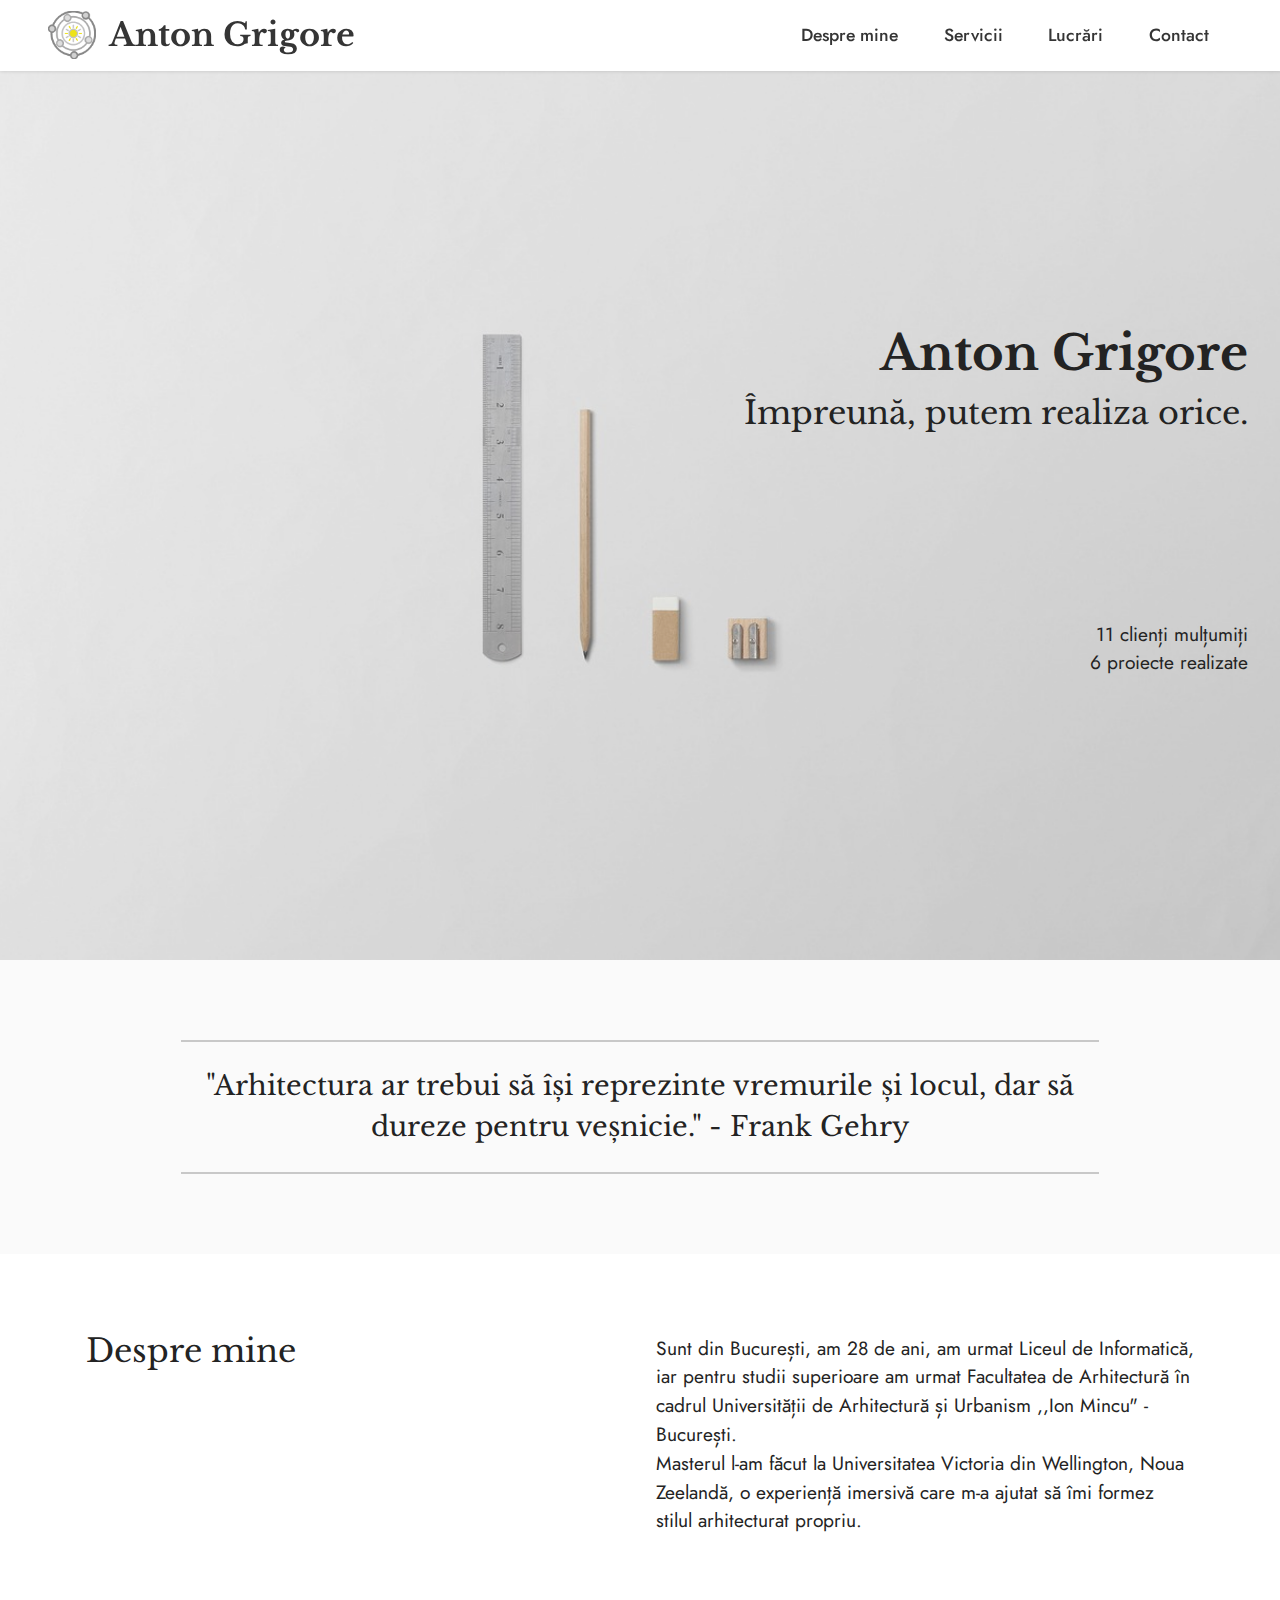
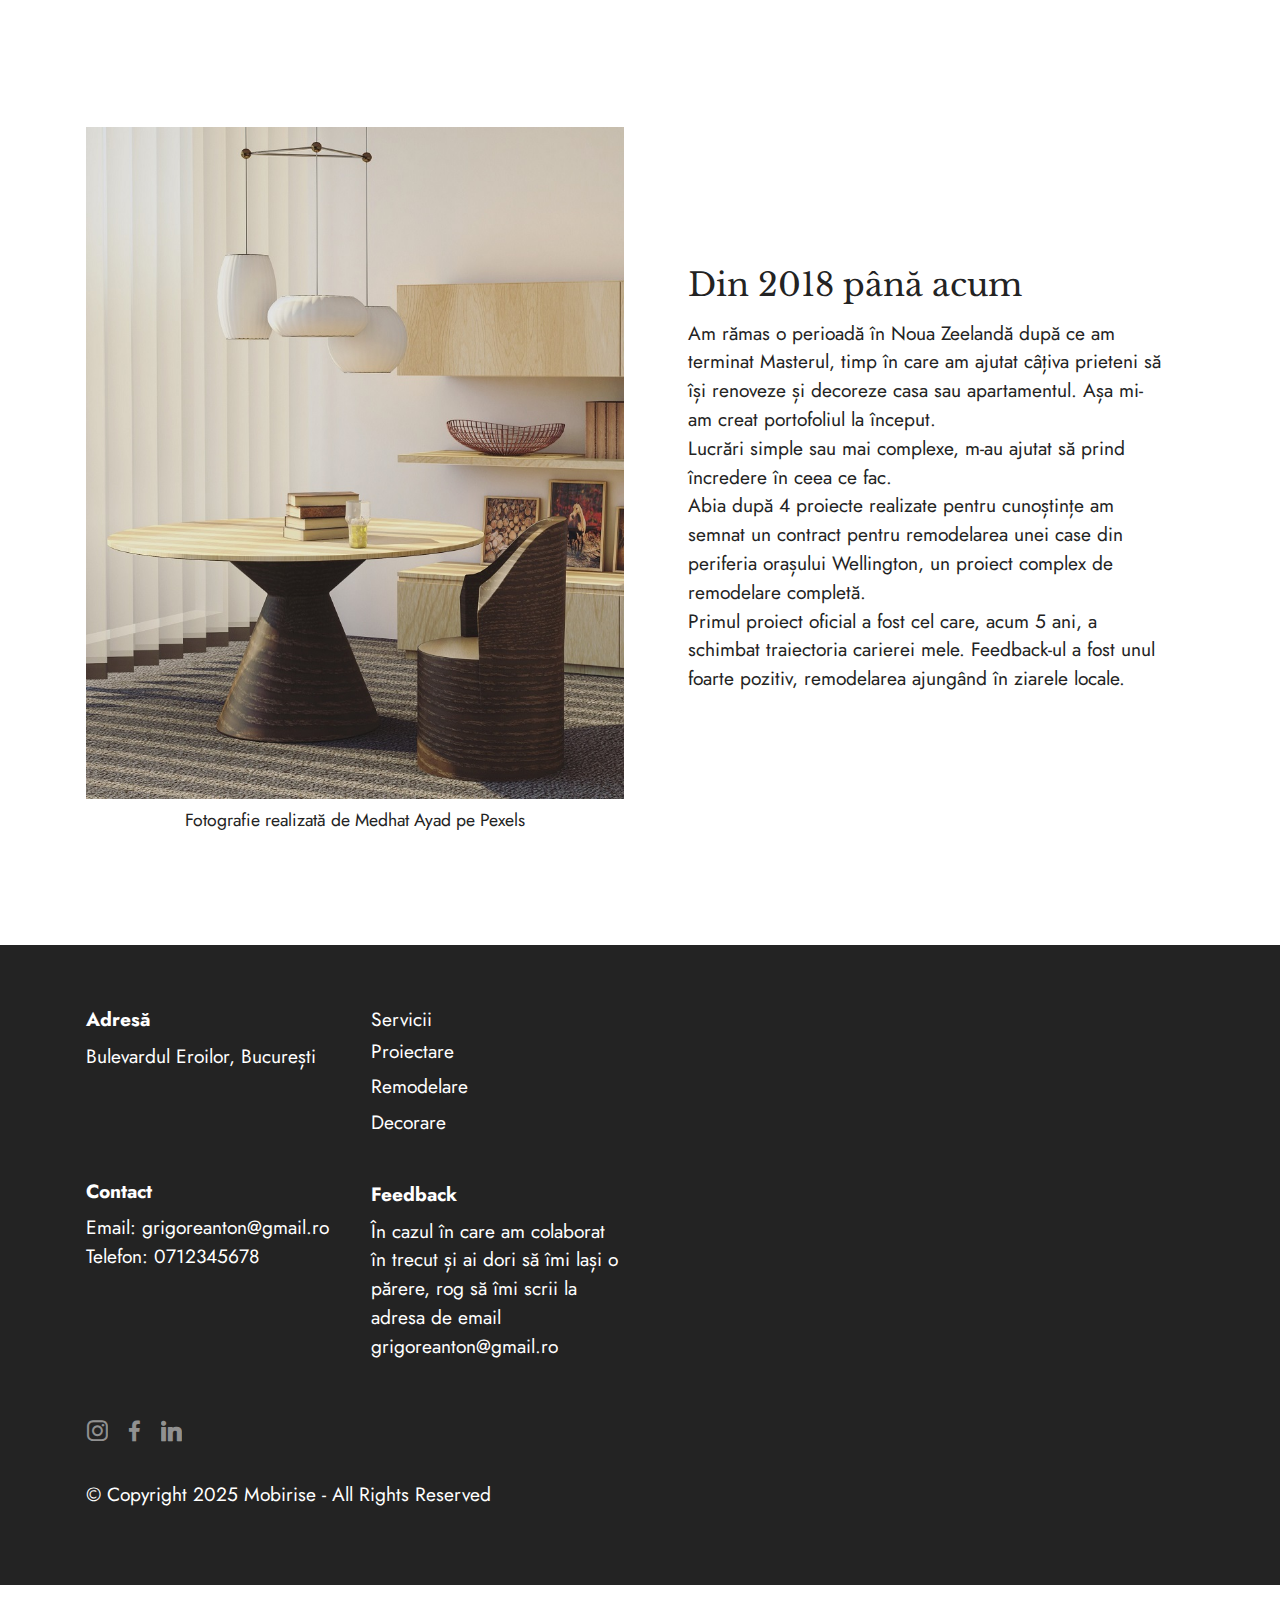
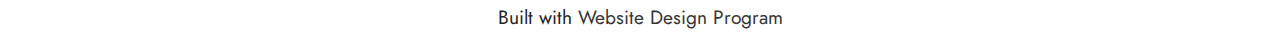
==== commit 033eb4de: "create github pages" ====
--- a/index.html
+++ b/index.html
@@ -160,7 +160,7 @@
                 <p class="mbr-text mbr-fonts-style mb-4 display-7">În cazul în care am colaborat în trecut și ai dori să îmi lași o părere, rog să îmi scrii la adresa de email grigoreanton@gmail.ro<br><br></p>
             </div>
             <div class="col-12 col-md-6">
-                <div class="google-map"><iframe frameborder="0" style="border:0" src="https://www.google.com/maps/embed/v1/place?key=AIzaSyDk89J4FSunMF33ruMVWJaJht_Ro0kvoXs&amp;q=Bulevardul Eroilor, nr. 70 Bucuresti" allowfullscreen=""></iframe></div>
+                <div class="google-map"><iframe frameborder="0" style="border:0" src="https://www.google.com/maps/embed/v1/place?key=AIzaSyCNveGQ9bfpKFwWzQLLftrR9hNiHwdqQG8&amp;q=Bulevardul Eroilor, nr. 70 Bucuresti" allowfullscreen=""></iframe></div>
             </div>
             <div class="col-md-6">
                 <div class="social-list align-left">
@@ -198,7 +198,7 @@
             </div>
         </div>
     </div>
-</section><section class="display-7" style="padding: 0;align-items: center;justify-content: center;flex-wrap: wrap;    align-content: center;display: flex;position: relative;height: 4rem;"><a href="https://mobiri.se/2936105" style="flex: 1 1;height: 4rem;position: absolute;width: 100%;z-index: 1;"><img alt="" style="height: 4rem;" src="[data-uri]"></a><p style="margin: 0;text-align: center;" class="display-7">Created with &#8204;</p><a style="z-index:1" href="https://mobirise.com/builder/landing-page-builder.html">Landing Page Maker</a></section><script src="assets/bootstrap/js/bootstrap.bundle.min.js"></script>  <script src="assets/smoothscroll/smooth-scroll.js"></script>  <script src="assets/ytplayer/index.js"></script>  <script src="assets/dropdown/js/navbar-dropdown.js"></script>  <script src="assets/theme/js/script.js"></script>  
+</section><section class="display-7" style="padding: 0;align-items: center;justify-content: center;flex-wrap: wrap;    align-content: center;display: flex;position: relative;height: 4rem;"><a href="https://mobiri.se/2936105" style="flex: 1 1;height: 4rem;position: absolute;width: 100%;z-index: 1;"><img alt="" style="height: 4rem;" src="[data-uri]"></a><p style="margin: 0;text-align: center;" class="display-7">Built with &#8204;</p><a style="z-index:1" href="https://mobirise.com/builder/web-design-program.html">Website Design Program</a></section><script src="assets/bootstrap/js/bootstrap.bundle.min.js"></script>  <script src="assets/smoothscroll/smooth-scroll.js"></script>  <script src="assets/ytplayer/index.js"></script>  <script src="assets/dropdown/js/navbar-dropdown.js"></script>  <script src="assets/theme/js/script.js"></script>  
   
   
 </body>
